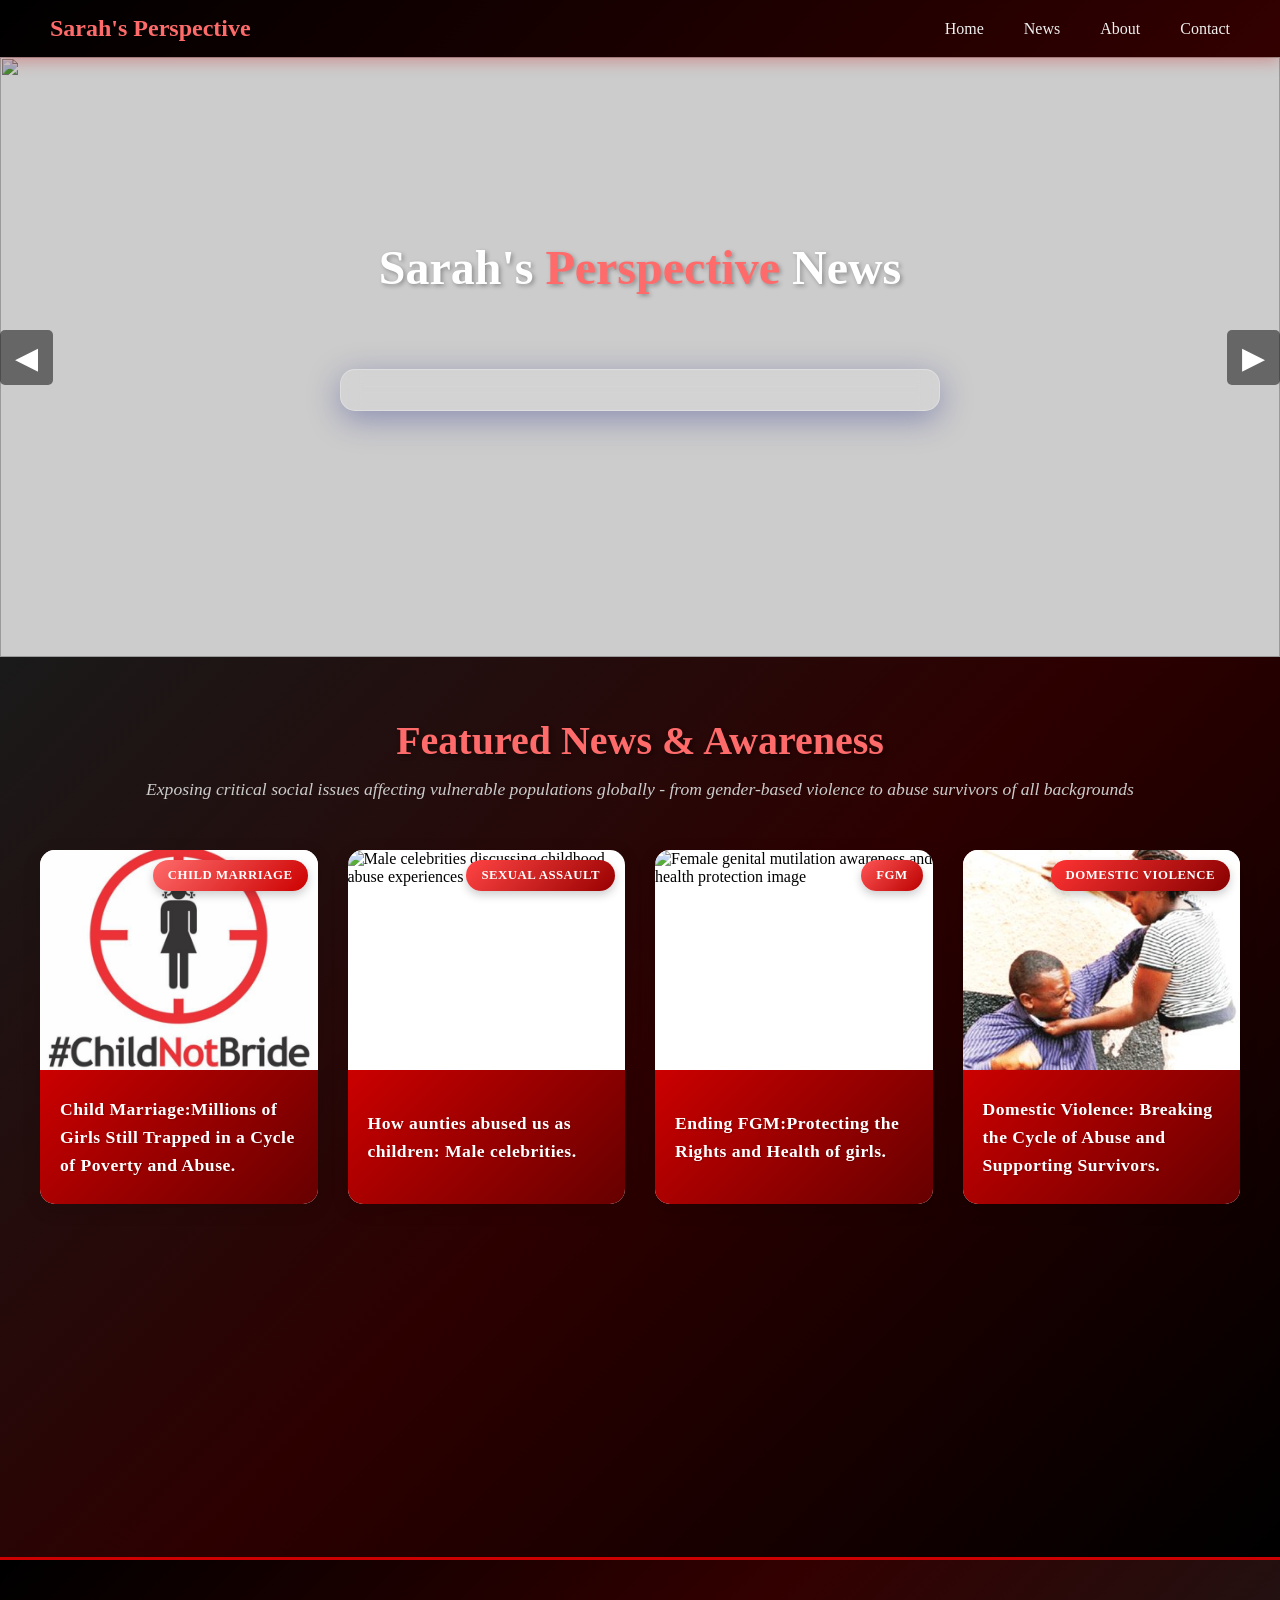
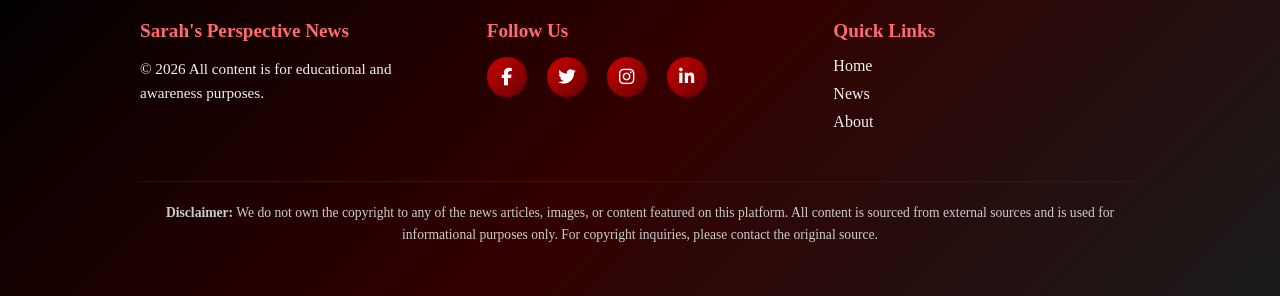
==== index.html @ a3dc16fd "initial commit" ====
<!DOCTYPE html>
<html lang="en">
<head>
    <meta charset="utf-8">
    <meta name="viewport" content="width=device-width, initial-scale=1.0">
    <meta name="description" content="Sarah's Perspective News - Awareness and education on child marriage, domestic violence, FGM, and sexual assault.">
    <meta name="keywords" content="women rights, child marriage, domestic violence, FGM, sexual assault, awareness">
    <title>Sarah Perspective News - Women's Rights Awareness</title>
    <link rel="stylesheet" href="https://cdnjs.cloudflare.com/ajax/libs/font-awesome/6.4.0/css/all.min.css">
    <link rel="stylesheet" href="sarah.css">
    </head>
    <body>
    <!-- Navigation Bar -->
    <nav class="navbar">
        <div class="nav-container">
            <div class="nav-logo">
                <a href="sarahNews.html">Sarah's Perspective</a>
            </div>
            <ul class="nav-menu">
                <li><a href="#home" class="nav-link">Home</a></li>
                <li><a href="#news" class="nav-link">News</a></li>
                <li><a href="#typewriter-text" class="nav-link">About</a></li>
                <li><a href="#contact" class="nav-link">Contact</a></li>
            </ul>
        </div>
    </nav>
    <!-- Hero Section -->
    <header id="home">
     <section class="slider">
    <div class="pagin">
    <div class="left">&#9664</div>
    <div class="right">&#9654</div>
    </div>
     <img  class="slide"  src="https://i.pinimg.com/736x/42/38/c1/4238c1ef5fb7fceffb9b752370544f53.jpg" alt="" height="600px" width="100%">
     <img class="slide" src="https://i.pinimg.com/736x/09/13/1a/09131a5873d36a86619abb25cfa17c5d.jpg" alt="" height="600px" width="100%">
     <img class="slide" src="https://i.pinimg.com/736x/fe/1c/e5/fe1ce5d6e601d7057314b71a85388255.jpg" alt="" height="600px" width="100%">
     <img  class="slide" src="https://i.pinimg.com/1200x/e7/d3/a1/e7d3a18c5e4fa61eb30a5c3f0213d0af.jpg" alt="" height="600px" width="100%">
     <img class="slide" src="https://i.pinimg.com/736x/4b/40/bd/4b40bdff8add2942274813d5bf472eab.jpg" alt="" height="600px" width="100%">
     <img class="slide" src="https://i.pinimg.com/736x/e7/c7/c1/e7c7c1eecba4825695e810009a6829b8.jpg" alt="" height="600px" width="100%">
     <img class="slide" src="https://i.pinimg.com/1200x/15/df/66/15df66459c945fc18234b72001040762.jpg" alt="" height="600px" width="100%">
     <img class="slide" src="https://i.pinimg.com/736x/c6/16/65/c61665066a32d781f9d32e346a4c9e54.jpg" alt="" height="600px" width="100%">
     <img class="slide" src="https://i.pinimg.com/1200x/3b/44/a9/3b44a9034e924dcb84620a65ac7ce496.jpg" alt="" height="600px" width="100%">
     <img class="slide" src="https://i.pinimg.com/736x/d9/5a/a4/d95aa4efb6dd393a9633e4a26fe66f65.jpg" alt="" height="600px" width="100%">
     <img class="slide" src="https://i.pinimg.com/736x/cd/fc/1b/cdfc1b7d411fd25b2530aa6e7759be85.jpg" alt="" height="600px" width="100%">
     <img class="slide" src="https://i.pinimg.com/736x/8b/d5/c5/8bd5c51c60dc9aaac60256c1d578b1c1.jpg" alt="" height="600px" width="100%">
     <img class="slide" src="https://i.pinimg.com/1200x/d2/0c/bc/d20cbc9e230d1cbe8a02ba820cc799cd.jpg" alt="" height="600px" width="100%">
     <img class="slide" src="https://i.pinimg.com/736x/02/a2/ef/02a2ef9d9531622a5013018a109ebb56.jpg" alt="" width="100%" height="600px">
    <img class="slide" src="https://i.pinimg.com/1200x/30/c3/b6/30c3b69fbcfe94e69ab13332c3a28ffd.jpg" alt="" height="600px" width="100%">
    <img class="slide" src="https://i.pinimg.com/736x/90/20/2f/90202f434513b495c86a62a575ce3d78.jpg" alt="" height="600px" width="100%"/>
     </section>
     <div class="hero-overlay"></div>
     <h1 class="hero-title" style="font-family:Cambria, Cochin, Georgia, Times, 'Times New Roman', serif;">Sarah's <span id="perspective-text">Perspective</span> News</h1>
     <div id="typewriter-container" class="hero-description">
        <h4 id="typewriter-text"></h4>
     </div>
    </header>
    <!-- News Section -->
    <main id="news">
        <div class="section-header">
            <h2>Featured News & Awareness</h2>
            <p>Exposing critical social issues affecting vulnerable populations globally - from gender-based violence to abuse survivors of all backgrounds</p>
        </div>
        <div class="news">
            <div class="news-item">
                <span class="category-tag child-marriage">Child Marriage</span>
                <img src="Nbride.jpg" alt="Child marriage awareness image showing young girls needing protection">
                <a href="https://child-marriage.vercel.app/"><p>Child Marriage:Millions of Girls Still Trapped in a Cycle of Poverty and Abuse.</p></a>
            </div>
            <div class="news-item">
                <span class="category-tag sexual-violence">Sexual Assault</span>
                <img src="https://encrypted-tbn0.gstatic.com/images?q=tbn:ANd9GcRZ0OsxAp7-6gF0TsbXDpuLQ0JhEI_Jb489aQ&s" alt="Male celebrities discussing childhood abuse experiences">
                <a href="https://sexual-assault-pearl.vercel.app/">
                    <p>How aunties abused us as children: Male celebrities.</p>
                </a>
            </div>
            <div class="news-item">
                <span class="category-tag fgm">FGM</span>
                <img class="image" src="https://res.cloudinary.com/doqevvxhi/image/upload/f_auto,q_auto/fgmhead2_zkhwzl"qw alt="Female genital mutilation awareness and health protection image">
                <a href="https://fem-omega.vercel.app/">
                    <p>Ending FGM:Protecting the Rights and Health of girls.</p>
                </a>
            </div>
            <div class="news-item">
                <span class="category-tag domestic-violence">Domestic Violence</span>
                <img src="woman.jpg" alt="Domestic violence awareness and victim support resources">
                <a href="https://domestic-violence-delta.vercel.app/">
                    <p>Domestic Violence: Breaking the Cycle of Abuse and Supporting Survivors.</p>
                </a>
            </div>
        </div>
    </main>
    <footer id="contact" class="footer">
        <div class="footer-content">
            <div class="footer-section">
                <h3>Sarah's Perspective News</h3>
                <p>&copy; 2026 All content is for educational and awareness purposes.</p>
            </div>
            <div class="footer-section">
                <h4>Follow Us</h4>
                <div class="social-links">
               <a href="#" target="_blank" title="Facebook"><i class="fab fa-facebook-f"></i> </a> 
                    <a href="#" target="_blank" title="Twitter"><i class="fab fa-twitter"></i></a>
                    <a href="#" target="_blank" title="Instagram"><i class="fab fa-instagram"></i></a>
                    <a href="#" target="_blank" title="LinkedIn"><i class="fab fa-linkedin-in"></i></a>
                </div>
            </div>
            <div class="footer-section">
                <h4>Quick Links</h4>
                <ul>
                    <li><a href="#home">Home</a></li>
                    <li><a href="#news">News</a></li>
                    <li><a href="#typewriter-text">About</a></li>
                </ul>
            </div>
        </div>
        <div class="footer-disclaimer">
            <p><strong>Disclaimer:</strong> We do not own the copyright to any of the news articles, images, or content featured on this platform. All content is sourced from external sources and is used for informational purposes only. For copyright inquiries, please contact the original source.</p>
        </div>
    </footer>
    <script src="sarah.js"></script>
    </body>
</html>
---- sarah.css ----
*{
    margin:0;
    padding:0;
    box-sizing: border-box;
}
html{
    width:100%;
}
body{
    width: 100%;
}
/* Navigation Bar */
.navbar {
    background: linear-gradient(135deg, #000000 0%, #330000 100%);
    padding: 15px 0;
    position: sticky;
    top: 0;
    z-index: 100;
    box-shadow: 0 4px 15px rgba(204, 0, 0, 0.3);
}

.nav-container {
    max-width: 100%;
    margin: 0 30px;
    display: flex;
    justify-content: space-between;
    align-items: center;
    padding: 0 20px;
}

.nav-logo a {
    color: #ff6b6b;
    font-size: 1.5em;
    font-weight: bold;
    text-decoration: none;
    transition: color 0.3s ease;
}

.nav-logo a:hover {
    color: #ffffff;
}

.nav-menu {
    display: flex;
    list-style: none;
    gap: 40px;
}

.nav-link {
    color: #f0f0f0;
    text-decoration: none;
    font-weight: 500;
    transition: all 0.3s ease;
    position: relative;
}

.nav-link:hover {
    color: #ff6b6b;
}

.nav-link::after {
    content: '';
    position: absolute;
    width: 0;
    height: 2px;
    bottom: -5px;
    left: 0;
    background-color: #cc0000;
    transition: width 0.3s ease;
}

.nav-link:hover::after {
    width: 100%;
}

@media (max-width: 768px) {
    .nav-menu {
        gap: 20px;
    }
    
    .nav-link {
        font-size: 0.9em;
    }
}

/* Hero Section */
header {
    position: relative;
    width: 100%;
}
.hero {
    position: relative;
    width: 100%;
}
.hero .slider{
    position: relative;
    width: 100%;
    display: flex;
    align-items: center;
}
.slider .pagin{
    position: absolute;
    top: 0;
    left: 0;
    width: 100%;
    height: 100%;
    display: flex;
    align-items: center;
    justify-content: space-between;
    pointer-events: none;
    z-index: 10;
}
.pagin .left{
    cursor: pointer;
    font-size: 30px;
    padding: 10px 15px;
    background: rgba(0, 0, 0, 0.5);
    color: white;
    border-radius: 5px;
    transition: 0.3s;
    pointer-events: all;
}
.pagin .left:hover{
    background: rgba(0, 0, 0, 0.8);
}
.pagin .right{
    cursor: pointer;
    font-size: 30px;
    padding: 10px 15px;
    background: rgba(0, 0, 0, 0.5);
    color: white;
    border-radius: 5px;
    transition: 0.3s;
    pointer-events: all;
}
.pagin .right:hover{
    background: rgba(0, 0, 0, 0.8);
}
.slider .slide{
    display: none;
}
.slider .slide.active{
    display: block;
}

/* Hero Overlay */
.hero-overlay {
    position: absolute;
    top: 0;
    left: 0;
    width: 100%;
    height: 600px;
    background-color: rgba(0, 0, 0, 0.2);
    z-index: 2;
}

.hero-title {
    position: absolute;
    top: 35%;
    left: 50%;
    transform: translate(-50%, -50%);
    width: 90%;
    text-align: center;
    color: white;
    font-size: 3em;
    z-index: 3;
    animation: fadeIn 2s ease-in-out;
    margin: 0;
    text-shadow: 2px 2px 4px rgba(0, 0, 0, 0.3);
}

.hero-description {
    position: absolute;
    top: 52%;
    left: 50%;
    transform: translateX(-50%);
    width: 85%;
    max-width: 600px;
    z-index: 3;
}

.hero-description h4 {
    background: rgba(255, 255, 255, 0.15);
    backdrop-filter: blur(10px) saturate(180%);
    border: 1px solid rgba(255, 255, 255, 0.25);
    padding: 20px 25px;
    border-radius: 15px;
    box-shadow: 0 8px 32px 0 rgba(31, 38, 135, 0.37);
    color: white;
    font-style: italic;
    font-size: 1em;
    line-height: 1.5;
    margin: 0;
    min-height: auto;
}

/* Keyframe Animations */
@keyframes fadeIn {
    from {
        opacity: 0;
    }
    to {
        opacity: 1;
    }
}

/* H1 and H4 Animations */
h1 {
    animation: fadeIn 2s ease-in-out;
}

/* News Section Styles */
.news-section {
    padding: 30px 10px;
}

.news-slider {
    max-width: 100%;
}

.main-news {
    margin-bottom: 30px;
    position: relative;
}

.news-main-img {
    width: 100%;
    height: auto;
    border-radius: 8px;
    object-fit: cover;
}

/* Enhanced News Section with Flexbox */
main {
    padding: 60px 20px;
    background: linear-gradient(135deg, #1a1a1a 0%, #2d0000 50%, #000000 100%);
    min-height: 100vh;
}

/* Section Header */
.section-header {
    text-align: center;
    margin-bottom: 50px;
    animation: slideDown 0.6s ease-out;
}

.section-header h2 {
    font-size: 2.5em;
    color: #ff6b6b;
    margin-bottom: 15px;
    text-shadow: 2px 2px 4px rgba(0, 0, 0, 0.4);
}

.section-header p {
    font-size: 1.1em;
    color: #cccccc;
    font-style: italic;
}

@keyframes slideDown {
    from {
        opacity: 0;
        transform: translateY(-20px);
    }
    to {
        opacity: 1;
        transform: translateY(0);
    }
}

.news {
    display: flex;
    flex-wrap: wrap;
    gap: 30px;
    justify-content: center;
    align-items: stretch;
    max-width: 1200px;
    margin: 0 auto;
}

.news-item {
    flex: 1;
    min-width: 250px;
    max-width: 300px;
    background: white;
    border-radius: 15px;
    overflow: hidden;
    box-shadow: 0 5px 20px rgba(0, 0, 0, 0.1);
    transition: all 0.4s cubic-bezier(0.25, 0.46, 0.45, 0.94);
    cursor: pointer;
    display: flex;
    flex-direction: column;
}

.news-item:hover {
    transform: translateY(-20px);
    box-shadow: 0 20px 50px rgba(0, 0, 0, 0.2);
}

.news-item {
    position: relative;
}

.news-item img {
    width: 100%;
    height: 220px;
    object-fit: cover;
    transition: transform 0.5s ease;
}

.news-item:hover img {
    transform: scale(1.1);
}

/* Category Tags */
.category-tag {
    position: absolute;
    top: 10px;
    right: 10px;
    padding: 8px 15px;
    border-radius: 25px;
    font-size: 0.8em;
    font-weight: 600;
    color: white;
    z-index: 5;
    text-transform: uppercase;
    letter-spacing: 0.5px;
    box-shadow: 0 4px 10px rgba(0, 0, 0, 0.2);
}

.category-tag.child-marriage {
    background: linear-gradient(135deg, #ff6b6b 0%, #cc0000 100%);
}

.category-tag.sexual-violence {
    background: linear-gradient(135deg, #ff4444 0%, #990000 100%);
}

.category-tag.fgm {
    background: linear-gradient(135deg, #ff5555 0%, #bb0000 100%);
}

.category-tag.domestic-violence {
    background: linear-gradient(135deg, #ff3333 0%, #880000 100%);
}

.news-item a {
    text-decoration: none;
    flex: 1;
    display: flex;
    align-items: center;
    padding: 25px 20px;
    background: linear-gradient(135deg, #cc0000 0%, #660000 100%);
    transition: all 0.3s ease;
}

.news-item:hover a {
    background: linear-gradient(135deg, #ff3333 0%, #990000 100%);
}

.news-item a p {
    margin: 0;
    color: white;
    font-size: 1.1em;
    font-weight: 600;
    line-height: 1.6;
    letter-spacing: 0.5px;
    text-shadow: 1px 1px 2px rgba(0, 0, 0, 0.2);
}

/* Responsive Design - Tablet and Below */
@media (max-width: 1024px) {
    .hero-title {
        font-size: 2.5em;
    }
    
    .section-header h2 {
        font-size: 2em;
    }
    
    .nav-menu {
        gap: 30px;
    }
}

@media (max-width: 768px) {
    .navbar {
        padding: 12px 0;
    }
    
    .nav-container {
        flex-direction: column;
        gap: 15px;
    }
    
    .nav-menu {
        gap: 15px;
        flex-wrap: wrap;
        justify-content: center;
    }
    
    .nav-link {
        font-size: 0.85em;
    }
    .header, .hero{
        width:100%;
    }
    .hero-title {
        font-size: 1.8em;
        top: 30%;
    }
    
    .hero-overlay {
        height: 400px;
    }
    
    .pagin .left,
    .pagin .right {
        font-size: 20px;
        padding: 8px 12px;
    }
    
    .hero-description {
        top: 48%;
        width: 90%;
    }
    
    .hero-description h4 {
        font-size: 0.9em;
        padding: 15px 20px;
    }
    
    main {
        padding: 40px 15px;
    }
    
    .section-header h2 {
        font-size: 1.8em;
    }
    
    .section-header p {
        font-size: 1em;
    }
    
    .news {
        gap: 20px;
        flex-direction: column;
        align-items: center;
    }
    
    .news-item {
        min-width: 100%;
        max-width: 100%;
    }
    
    .news-item a p {
        font-size: 1em;
    }
    
    .footer-content {
        grid-template-columns: 1fr;
        gap: 30px;
    }
}

/* Mobile - Small Phones */
@media (max-width: 480px) {
    .navbar {
        padding: 10px 0;
    }
    
    .nav-container {
        padding: 0 10px;
    }
    
    .nav-logo a {
        font-size: 1.1em;
    }
    
    .nav-menu {
        gap: 10px;
    }
    
    .nav-link {
        font-size: 0.75em;
    }
    
    .hero-title {
        font-size: 1.2em;
        top: 25%;
        width: 95%;
    }
    
    .hero-overlay {
        height: 300px;
    }
    
    .slider .slide {
        height: 300px;
    }
    
    .pagin .left,
    .pagin .right {
        font-size: 16px;
        padding: 6px 8px;
    }
    
    .hero-description {
        top: 42%;
        width: 95%;
    }
    
    .hero-description h4 {
        font-size: 0.75em;
        padding: 12px 15px;
    }
    
    main {
        padding: 30px 10px;
    }
    
    .section-header {
        margin-bottom: 30px;
    }
    
    .section-header h2 {
        font-size: 1.3em;
        margin-bottom: 10px;
    }
    
    .section-header p {
        font-size: 0.9em;
        font-family: 'Trebuchet MS', 'Lucida Sans Unicode', 'Lucida Grande', 'Lucida Sans', Arial, sans-serif;
    }
    
    .news {
        gap: 15px;
        flex-direction: column;
    }
    
    .news-item {
        min-width: 100%;
        max-width: 100%;
    }
    
    .news-item img {
        height: 180px;
    }
    
    .news-item a {
        padding: 15px 12px;
    }
    
    .news-item a p {
        font-size: 0.9em;
    }
    
    .category-tag {
        font-size: 0.7em;
        padding: 6px 12px;
    }
    
    .footer {
        padding: 40px 15px 20px;
    }
    
    .footer-content {
        grid-template-columns: 1fr;
        gap: 20px;
    }
    
    .footer-section h3,
    .footer-section h4 {
        font-size: 1em;
    }
    
    .footer-section p {
        font-size: 0.85em;
    }
    
    .social-links {
        gap: 15px;
    }
    
    .social-links a {
        width: 35px;
        height: 35px;
        font-size: 0.9em;
    }
}

/* Extra Small Devices */
@media (max-width: 390px) {
    html {
            width: 100%;
        }
        
    body{
        width:100%;
        height:auto;
    }
   
    .hero-title {
        top:10%;
        font-size: 1em;
    }
    .hero-description{
        top:15%;
        width:85%;
        height:auto;
      
    }
    
    .section-header h2 {
        font-size:20px;
    }
    .section-header p{
        font-size: 18px;
    }
    .news-item img{
        height:380px;
    }
    .news-item a p {
        font-size: 15px;
    }
}

/* Footer Styling */
.footer {
    background: linear-gradient(135deg, #000000 0%, #330000 50%, #1a1a1a 100%);
    color: white;
    padding: 60px 20px 30px;
    border-top: 3px solid #cc0000;
}

.footer-content {
    max-width: 1000px;
    margin: 0 auto 40px;
    display: grid;
    grid-template-columns: repeat(auto-fit, minmax(250px, 1fr));
    gap: 40px;
}

.footer-section h3,
.footer-section h4 {
    color: #ff6b6b;
    margin-bottom: 15px;
    font-size: 1.2em;
}

.footer-section p {
    color: #f0f0f0;
    font-size: 0.95em;
    line-height: 1.6;
    margin-bottom: 10px;
}

.footer-section ul {
    list-style: none;
}

.footer-section ul li {
    margin-bottom: 10px;
}

.footer-section ul li a {
    color: #f0f0f0;
    text-decoration: none;
    transition: color 0.3s ease;
}

.footer-section ul li a:hover {
    color: #ff6b6b;
}

/* Social Links */
.social-links {
    display: flex;
    gap: 20px;
    margin-top: 15px;
}

.social-links a {
    display: inline-flex;
    align-items: center;
    justify-content: center;
    width: 40px;
    height: 40px;
    background: linear-gradient(135deg, #cc0000 0%, #660000 100%);
    color: white;
    border-radius: 50%;
    text-decoration: none;
    transition: all 0.3s ease;
    font-size: 1.1em;
}

.social-links a:hover {
    background: linear-gradient(135deg, #ff6b6b 0%, #990000 100%);
    transform: translateY(-3px);
    box-shadow: 0 8px 20px rgba(204, 0, 0, 0.4);
}

/* Footer Disclaimer */
.footer-disclaimer {
    max-width: 1000px;
    margin: 0 auto;
    padding: 20px;
    border-top: 1px solid rgba(204, 0, 0, 0.3);
    text-align: center;
}

.footer-disclaimer p {
    font-size: 0.85em;
    color: #cccccc;
    line-height: 1.6;
}
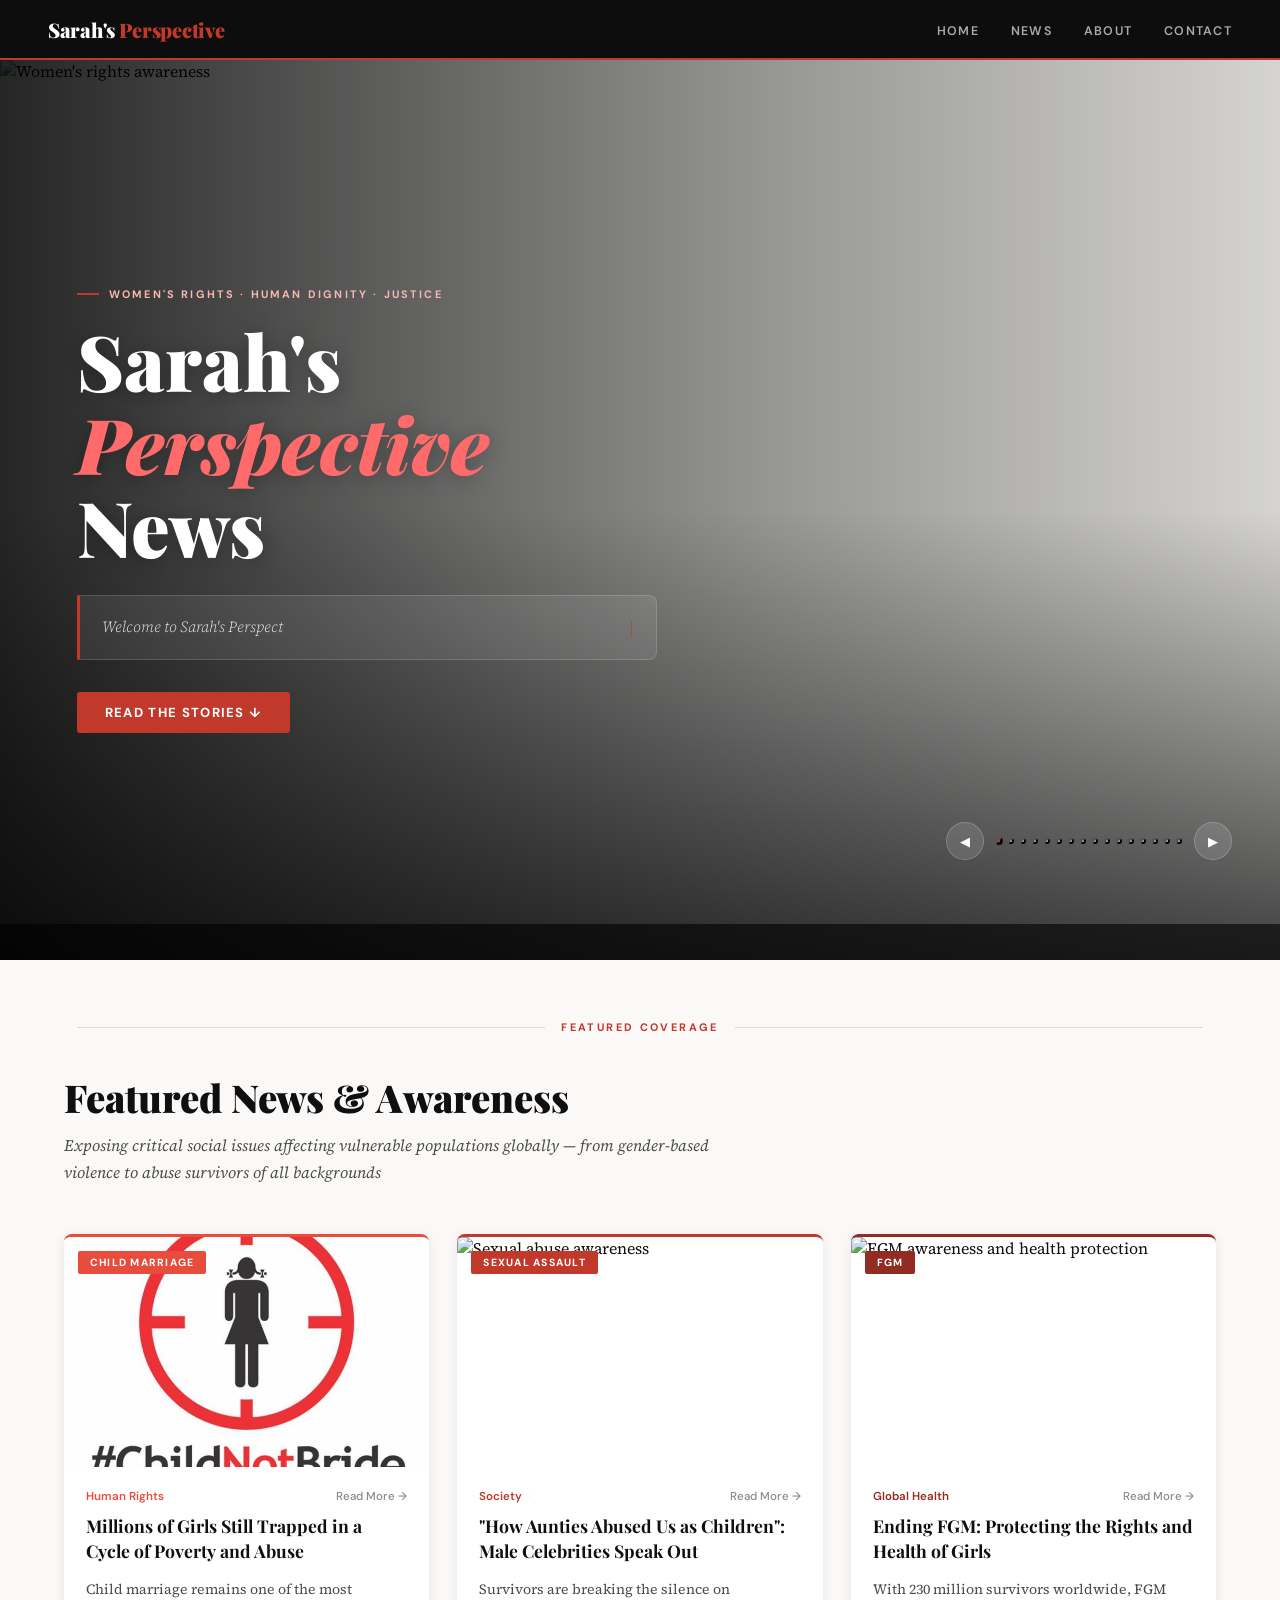
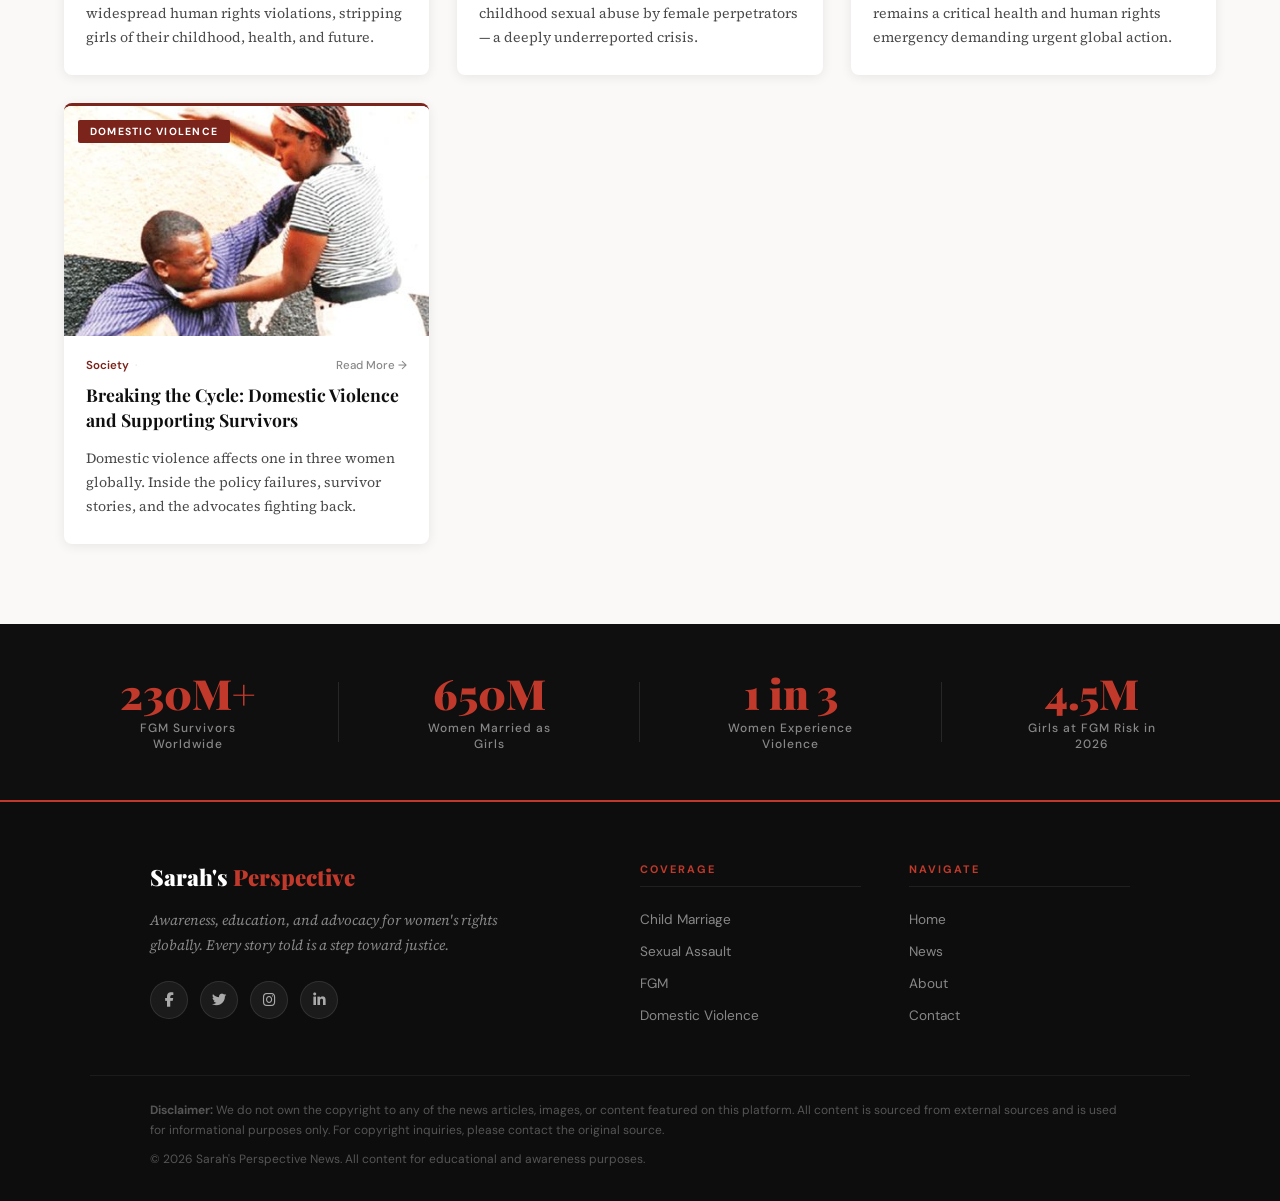
==== commit f24152fc: "new style and Api added" ====
--- a/index.html
+++ b/index.html
@@ -1,122 +1,265 @@
 <!DOCTYPE html>
 <html lang="en">
 <head>
-    <meta charset="utf-8">
-    <meta name="viewport" content="width=device-width, initial-scale=1.0">
-    <meta name="description" content="Sarah's Perspective News - Awareness and education on child marriage, domestic violence, FGM, and sexual assault.">
-    <meta name="keywords" content="women rights, child marriage, domestic violence, FGM, sexual assault, awareness">
-    <title>Sarah Perspective News - Women's Rights Awareness</title>
-    <link rel="stylesheet" href="https://cdnjs.cloudflare.com/ajax/libs/font-awesome/6.4.0/css/all.min.css">
-    <link rel="stylesheet" href="sarah.css">
-    </head>
-    <body>
-    <!-- Navigation Bar -->
-    <nav class="navbar">
-        <div class="nav-container">
-            <div class="nav-logo">
-                <a href="sarahNews.html">Sarah's Perspective</a>
-            </div>
-            <ul class="nav-menu">
-                <li><a href="#home" class="nav-link">Home</a></li>
-                <li><a href="#news" class="nav-link">News</a></li>
-                <li><a href="#typewriter-text" class="nav-link">About</a></li>
-                <li><a href="#contact" class="nav-link">Contact</a></li>
-            </ul>
-        </div>
-    </nav>
-    <!-- Hero Section -->
-    <header id="home">
-     <section class="slider">
-    <div class="pagin">
-    <div class="left">&#9664</div>
-    <div class="right">&#9654</div>
-    </div>
-     <img  class="slide"  src="https://i.pinimg.com/736x/42/38/c1/4238c1ef5fb7fceffb9b752370544f53.jpg" alt="" height="600px" width="100%">
-     <img class="slide" src="https://i.pinimg.com/736x/09/13/1a/09131a5873d36a86619abb25cfa17c5d.jpg" alt="" height="600px" width="100%">
-     <img class="slide" src="https://i.pinimg.com/736x/fe/1c/e5/fe1ce5d6e601d7057314b71a85388255.jpg" alt="" height="600px" width="100%">
-     <img  class="slide" src="https://i.pinimg.com/1200x/e7/d3/a1/e7d3a18c5e4fa61eb30a5c3f0213d0af.jpg" alt="" height="600px" width="100%">
-     <img class="slide" src="https://i.pinimg.com/736x/4b/40/bd/4b40bdff8add2942274813d5bf472eab.jpg" alt="" height="600px" width="100%">
-     <img class="slide" src="https://i.pinimg.com/736x/e7/c7/c1/e7c7c1eecba4825695e810009a6829b8.jpg" alt="" height="600px" width="100%">
-     <img class="slide" src="https://i.pinimg.com/1200x/15/df/66/15df66459c945fc18234b72001040762.jpg" alt="" height="600px" width="100%">
-     <img class="slide" src="https://i.pinimg.com/736x/c6/16/65/c61665066a32d781f9d32e346a4c9e54.jpg" alt="" height="600px" width="100%">
-     <img class="slide" src="https://i.pinimg.com/1200x/3b/44/a9/3b44a9034e924dcb84620a65ac7ce496.jpg" alt="" height="600px" width="100%">
-     <img class="slide" src="https://i.pinimg.com/736x/d9/5a/a4/d95aa4efb6dd393a9633e4a26fe66f65.jpg" alt="" height="600px" width="100%">
-     <img class="slide" src="https://i.pinimg.com/736x/cd/fc/1b/cdfc1b7d411fd25b2530aa6e7759be85.jpg" alt="" height="600px" width="100%">
-     <img class="slide" src="https://i.pinimg.com/736x/8b/d5/c5/8bd5c51c60dc9aaac60256c1d578b1c1.jpg" alt="" height="600px" width="100%">
-     <img class="slide" src="https://i.pinimg.com/1200x/d2/0c/bc/d20cbc9e230d1cbe8a02ba820cc799cd.jpg" alt="" height="600px" width="100%">
-     <img class="slide" src="https://i.pinimg.com/736x/02/a2/ef/02a2ef9d9531622a5013018a109ebb56.jpg" alt="" width="100%" height="600px">
-    <img class="slide" src="https://i.pinimg.com/1200x/30/c3/b6/30c3b69fbcfe94e69ab13332c3a28ffd.jpg" alt="" height="600px" width="100%">
-    <img class="slide" src="https://i.pinimg.com/736x/90/20/2f/90202f434513b495c86a62a575ce3d78.jpg" alt="" height="600px" width="100%"/>
-     </section>
-     <div class="hero-overlay"></div>
-     <h1 class="hero-title" style="font-family:Cambria, Cochin, Georgia, Times, 'Times New Roman', serif;">Sarah's <span id="perspective-text">Perspective</span> News</h1>
-     <div id="typewriter-container" class="hero-description">
-        <h4 id="typewriter-text"></h4>
-     </div>
-    </header>
-    <!-- News Section -->
-    <main id="news">
-        <div class="section-header">
-            <h2>Featured News & Awareness</h2>
-            <p>Exposing critical social issues affecting vulnerable populations globally - from gender-based violence to abuse survivors of all backgrounds</p>
-        </div>
-        <div class="news">
-            <div class="news-item">
-                <span class="category-tag child-marriage">Child Marriage</span>
-                <img src="Nbride.jpg" alt="Child marriage awareness image showing young girls needing protection">
-                <a href="https://child-marriage.vercel.app/"><p>Child Marriage:Millions of Girls Still Trapped in a Cycle of Poverty and Abuse.</p></a>
-            </div>
-            <div class="news-item">
-                <span class="category-tag sexual-violence">Sexual Assault</span>
-                <img src="https://encrypted-tbn0.gstatic.com/images?q=tbn:ANd9GcRZ0OsxAp7-6gF0TsbXDpuLQ0JhEI_Jb489aQ&s" alt="Male celebrities discussing childhood abuse experiences">
-                <a href="https://sexual-assault-pearl.vercel.app/">
-                    <p>How aunties abused us as children: Male celebrities.</p>
-                </a>
-            </div>
-            <div class="news-item">
-                <span class="category-tag fgm">FGM</span>
-                <img class="image" src="https://res.cloudinary.com/doqevvxhi/image/upload/f_auto,q_auto/fgmhead2_zkhwzl"qw alt="Female genital mutilation awareness and health protection image">
-                <a href="https://fem-omega.vercel.app/">
-                    <p>Ending FGM:Protecting the Rights and Health of girls.</p>
-                </a>
-            </div>
-            <div class="news-item">
-                <span class="category-tag domestic-violence">Domestic Violence</span>
-                <img src="woman.jpg" alt="Domestic violence awareness and victim support resources">
-                <a href="https://domestic-violence-delta.vercel.app/">
-                    <p>Domestic Violence: Breaking the Cycle of Abuse and Supporting Survivors.</p>
-                </a>
-            </div>
-        </div>
-    </main>
-    <footer id="contact" class="footer">
-        <div class="footer-content">
-            <div class="footer-section">
-                <h3>Sarah's Perspective News</h3>
-                <p>&copy; 2026 All content is for educational and awareness purposes.</p>
-            </div>
-            <div class="footer-section">
-                <h4>Follow Us</h4>
-                <div class="social-links">
-               <a href="#" target="_blank" title="Facebook"><i class="fab fa-facebook-f"></i> </a> 
-                    <a href="#" target="_blank" title="Twitter"><i class="fab fa-twitter"></i></a>
-                    <a href="#" target="_blank" title="Instagram"><i class="fab fa-instagram"></i></a>
-                    <a href="#" target="_blank" title="LinkedIn"><i class="fab fa-linkedin-in"></i></a>
-                </div>
-            </div>
-            <div class="footer-section">
-                <h4>Quick Links</h4>
-                <ul>
-                    <li><a href="#home">Home</a></li>
-                    <li><a href="#news">News</a></li>
-                    <li><a href="#typewriter-text">About</a></li>
-                </ul>
-            </div>
-        </div>
-        <div class="footer-disclaimer">
-            <p><strong>Disclaimer:</strong> We do not own the copyright to any of the news articles, images, or content featured on this platform. All content is sourced from external sources and is used for informational purposes only. For copyright inquiries, please contact the original source.</p>
-        </div>
-    </footer>
-    <script src="sarah.js"></script>
-    </body>
-</html>+  <meta charset="UTF-8">
+  <meta name="viewport" content="width=device-width, initial-scale=1.0">
+  <meta name="description" content="Sarah's Perspective News — Awareness and education on child marriage, domestic violence, FGM, and sexual assault.">
+  <meta name="keywords" content="women rights, child marriage, domestic violence, FGM, sexual assault, awareness">
+  <title>Sarah's Perspective News — Women's Rights Awareness</title>
+  <link rel="stylesheet" href="https://cdnjs.cloudflare.com/ajax/libs/font-awesome/6.4.0/css/all.min.css">
+  <link rel="preconnect" href="https://fonts.googleapis.com">
+  <link href="https://fonts.googleapis.com/css2?family=Playfair+Display:ital,wght@0,400;0,700;0,900;1,400&family=Source+Serif+4:ital,opsz,wght@0,8..60,300;0,8..60,400;1,8..60,300&family=DM+Sans:wght@300;400;500;600;700&display=swap" rel="stylesheet">
+  <link rel="stylesheet" href="perspective.css">
+</head>
+<body>
+
+  <!-- ─── TOPBAR ─── -->
+  <nav class="topbar">
+    <div class="topbar-inner">
+      <a href="#home" class="topbar-logo">Sarah's <span>Perspective</span></a>
+      <ul class="topbar-nav">
+        <li><a href="#home" class="nav-link">Home</a></li>
+        <li><a href="#news" class="nav-link">News</a></li>
+        <li><a href="#about" class="nav-link">About</a></li>
+        <li><a href="#contact" class="nav-link">Contact</a></li>
+      </ul>
+      <button class="menu-toggle" aria-label="Toggle menu">
+        <span></span><span></span><span></span>
+      </button>
+    </div>
+  </nav>
+
+  <!-- ─── HERO / SLIDER ─── -->
+  <header id="home" class="hero-section">
+
+    <!-- Slider images -->
+    <div class="slider" aria-label="Hero image slideshow">
+      <img class="slide active" src="https://i.pinimg.com/736x/42/38/c1/4238c1ef5fb7fceffb9b752370544f53.jpg" alt="Women's rights awareness">
+      <img class="slide" src="https://i.pinimg.com/736x/09/13/1a/09131a5873d36a86619abb25cfa17c5d.jpg" alt="Child marriage awareness">
+      <img class="slide" src="https://i.pinimg.com/736x/fe/1c/e5/fe1ce5d6e601d7057314b71a85388255.jpg" alt="Gender-based violence">
+      <img class="slide" src="https://i.pinimg.com/1200x/e7/d3/a1/e7d3a18c5e4fa61eb30a5c3f0213d0af.jpg" alt="Women empowerment">
+      <img class="slide" src="https://i.pinimg.com/736x/4b/40/bd/4b40bdff8add2942274813d5bf472eab.jpg" alt="Women rights protest">
+      <img class="slide" src="https://i.pinimg.com/736x/e7/c7/c1/e7c7c1eecba4825695e810009a6829b8.jpg" alt="Sexual violence awareness">
+      <img class="slide" src="https://i.pinimg.com/1200x/15/df/66/15df66459c945fc18234b72001040762.jpg" alt="Human rights">
+      <img class="slide" src="https://i.pinimg.com/736x/c6/16/65/c61665066a32d781f9d32e346a4c9e54.jpg" alt="Women's stories">
+      <img class="slide" src="https://i.pinimg.com/1200x/3b/44/a9/3b44a9034e924dcb84620a65ac7ce496.jpg" alt="Advocacy">
+      <img class="slide" src="https://i.pinimg.com/736x/d9/5a/a4/d95aa4efb6dd393a9633e4a26fe66f65.jpg" alt="Survivors">
+      <img class="slide" src="https://i.pinimg.com/736x/cd/fc/1b/cdfc1b7d411fd25b2530aa6e7759be85.jpg" alt="Justice">
+      <img class="slide" src="https://i.pinimg.com/736x/8b/d5/c5/8bd5c51c60dc9aaac60256c1d578b1c1.jpg" alt="Awareness campaign">
+      <img class="slide" src="https://i.pinimg.com/1200x/d2/0c/bc/d20cbc9e230d1cbe8a02ba820cc799cd.jpg" alt="Education">
+      <img class="slide" src="https://i.pinimg.com/736x/02/a2/ef/02a2ef9d9531622a5013018a109ebb56.jpg" alt="Change">
+      <img class="slide" src="https://i.pinimg.com/1200x/30/c3/b6/30c3b69fbcfe94e69ab13332c3a28ffd.jpg" alt="Hope">
+      <img class="slide" src="https://i.pinimg.com/736x/90/20/2f/90202f434513b495c86a62a575ce3d78.jpg" alt="Strength">
+    </div>
+
+    <!-- Dark gradient overlay -->
+    <div class="hero-overlay"></div>
+
+    <!-- Slider controls -->
+    <div class="slider-controls">
+      <button class="slider-btn left" aria-label="Previous slide">&#9664;</button>
+      <div class="slide-dots" id="slideDots"></div>
+      <button class="slider-btn right" aria-label="Next slide">&#9654;</button>
+    </div>
+
+    <!-- Hero content -->
+    <div class="hero-content">
+      <div class="hero-kicker">Women's Rights · Human Dignity · Justice</div>
+      <h1 class="hero-title">
+        Sarah's <span id="perspective-text">Perspective</span><br>News
+      </h1>
+      <div class="hero-deck" id="about">
+        <p id="typewriter-text"></p>
+        <span class="cursor" aria-hidden="true">|</span>
+      </div>
+      <a href="#news" class="hero-cta">Read the Stories ↓</a>
+    </div>
+
+    <!-- Live date/time strip -->
+    <div class="hero-dateline">
+      <span id="live-date"></span>
+      <span class="dot-sep">·</span>
+      <span>Global Women's Rights Coverage</span>
+    </div>
+
+  </header>
+
+  <!-- ─── SECTION DIVIDER ─── -->
+  <div class="section-rule">
+    <span>Featured Coverage</span>
+  </div>
+
+  <!-- ─── NEWS GRID ─── -->
+  <main id="news">
+    <div class="news-header">
+      <h2>Featured News &amp; Awareness</h2>
+      <p>Exposing critical social issues affecting vulnerable populations globally — from gender-based violence to abuse survivors of all backgrounds</p>
+    </div>
+
+    <div class="news-grid">
+
+      <!-- Card 1: Child Marriage -->
+      <a href="https://child-marriage.vercel.app/" class="news-card" style="--card-accent:#e74c3c;">
+        <div class="card-image-wrap">
+          <img src="Nbride.jpg" alt="Child marriage awareness — young girls needing protection" loading="lazy">
+          <span class="card-tag">Child Marriage</span>
+        </div>
+        <div class="card-body">
+          <div class="card-meta">
+            <span class="card-section">Human Rights</span>
+            <span class="card-dot">·</span>
+            <span class="card-read">Read More →</span>
+          </div>
+          <h3 class="card-headline">
+            Millions of Girls Still Trapped in a Cycle of Poverty and Abuse
+          </h3>
+          <p class="card-excerpt">
+            Child marriage remains one of the most widespread human rights violations, stripping girls of their childhood, health, and future.
+          </p>
+        </div>
+      </a>
+
+      <!-- Card 2: Sexual Assault -->
+      <a href="https://sexual-assault-pearl.vercel.app/" class="news-card" style="--card-accent:#c0392b;">
+        <div class="card-image-wrap">
+          <img src="https://encrypted-tbn0.gstatic.com/images?q=tbn:ANd9GcRZ0OsxAp7-6gF0TsbXDpuLQ0JhEI_Jb489aQ&s" alt="Sexual abuse awareness" loading="lazy">
+          <span class="card-tag">Sexual Assault</span>
+        </div>
+        <div class="card-body">
+          <div class="card-meta">
+            <span class="card-section">Society</span>
+            <span class="card-dot">·</span>
+            <span class="card-read">Read More →</span>
+          </div>
+          <h3 class="card-headline">
+            "How Aunties Abused Us as Children": Male Celebrities Speak Out
+          </h3>
+          <p class="card-excerpt">
+            Survivors are breaking the silence on childhood sexual abuse by female perpetrators — a deeply underreported crisis.
+          </p>
+        </div>
+      </a>
+
+      <!-- Card 3: FGM -->
+      <a href="" class="news-card" style="--card-accent:#922b21;">
+        <div class="card-image-wrap">
+          <img src="https://res.cloudinary.com/doqevvxhi/image/upload/f_auto,q_auto/fgmhead2_zkhwzl" alt="FGM awareness and health protection" loading="lazy">
+          <span class="card-tag">FGM</span>
+        </div>
+        <div class="card-body">
+          <div class="card-meta">
+            <span class="card-section">Global Health</span>
+            <span class="card-dot">·</span>
+            <span class="card-read">Read More →</span>
+          </div>
+          <h3 class="card-headline">
+            Ending FGM: Protecting the Rights and Health of Girls
+          </h3>
+          <p class="card-excerpt">
+            With 230 million survivors worldwide, FGM remains a critical health and human rights emergency demanding urgent global action.
+          </p>
+        </div>
+      </a>
+
+      <!-- Card 4: Domestic Violence -->
+      <a href="https://domestic-violence-delta.vercel.app/" class="news-card" style="--card-accent:#7b241c;">
+        <div class="card-image-wrap">
+          <img src="woman.jpg" alt="Domestic violence awareness and survivor support" loading="lazy">
+          <span class="card-tag">Domestic Violence</span>
+        </div>
+        <div class="card-body">
+          <div class="card-meta">
+            <span class="card-section">Society</span>
+            <span class="card-dot">·</span>
+            <span class="card-read">Read More →</span>
+          </div>
+          <h3 class="card-headline">
+            Breaking the Cycle: Domestic Violence and Supporting Survivors
+          </h3>
+          <p class="card-excerpt">
+            Domestic violence affects one in three women globally. Inside the policy failures, survivor stories, and the advocates fighting back.
+          </p>
+        </div>
+      </a>
+
+    </div><!-- /news-grid -->
+  </main>
+
+  <!-- ─── MISSION STRIP ─── -->
+  <section class="mission-strip">
+    <div class="mission-inner">
+      <div class="mission-stat">
+        <span class="stat-num">230M+</span>
+        <span class="stat-label">FGM Survivors Worldwide</span>
+      </div>
+      <div class="mission-divider"></div>
+      <div class="mission-stat">
+        <span class="stat-num">650M</span>
+        <span class="stat-label">Women Married as Girls</span>
+      </div>
+      <div class="mission-divider"></div>
+      <div class="mission-stat">
+        <span class="stat-num">1 in 3</span>
+        <span class="stat-label">Women Experience Violence</span>
+      </div>
+      <div class="mission-divider"></div>
+      <div class="mission-stat">
+        <span class="stat-num">4.5M</span>
+        <span class="stat-label">Girls at FGM Risk in 2026</span>
+      </div>
+    </div>
+  </section>
+
+  <!-- ─── FOOTER ─── -->
+  <footer id="contact" class="footer">
+    <div class="footer-inner">
+
+      <div class="footer-brand">
+        <div class="footer-logo">Sarah's <span>Perspective</span></div>
+        <p class="footer-tagline">
+          Awareness, education, and advocacy for women's rights globally.
+          Every story told is a step toward justice.
+        </p>
+        <div class="social-links">
+          <a href="#" aria-label="Facebook"><i class="fab fa-facebook-f"></i></a>
+          <a href="#" aria-label="Twitter / X"><i class="fab fa-twitter"></i></a>
+          <a href="#" aria-label="Instagram"><i class="fab fa-instagram"></i></a>
+          <a href="#" aria-label="LinkedIn"><i class="fab fa-linkedin-in"></i></a>
+        </div>
+      </div>
+
+      <div class="footer-links">
+        <h4>Coverage</h4>
+        <ul>
+          <li><a href="https://child-marriage.vercel.app/">Child Marriage</a></li>
+          <li><a href="https://sexual-assault-pearl.vercel.app/">Sexual Assault</a></li>
+          <li><a href="https://fem-omega.vercel.app/">FGM</a></li>
+          <li><a href="https://domestic-violence-delta.vercel.app/">Domestic Violence</a></li>
+        </ul>
+      </div>
+
+      <div class="footer-links">
+        <h4>Navigate</h4>
+        <ul>
+          <li><a href="#home">Home</a></li>
+          <li><a href="#news">News</a></li>
+          <li><a href="#about">About</a></li>
+          <li><a href="#contact">Contact</a></li>
+        </ul>
+      </div>
+
+    </div>
+
+    <div class="footer-disclaimer">
+      <p>
+        <strong>Disclaimer:</strong> We do not own the copyright to any of the news articles, images, or content
+        featured on this platform. All content is sourced from external sources and is used for informational purposes only.
+        For copyright inquiries, please contact the original source.
+      </p>
+      <p class="footer-copy">&copy; 2026 Sarah's Perspective News. All content for educational and awareness purposes.</p>
+    </div>
+  </footer>
+
+  <script src="perspective.js"></script>
+</body>
+</html>
--- a/perspective.css
+++ b/perspective.css
@@ -0,0 +1,686 @@
+/* ============================================
+   SARAH'S PERSPECTIVE NEWS — Homepage CSS
+   Editorial Dark Newsroom Theme
+   ============================================ */
+
+@import url('https://fonts.googleapis.com/css2?family=Playfair+Display:ital,wght@0,400;0,700;0,900;1,400&family=Source+Serif+4:ital,opsz,wght@0,8..60,300;0,8..60,400;1,8..60,300&family=DM+Sans:wght@300;400;500;600;700&display=swap');
+
+:root {
+  --ink:        #0f0f0f;
+  --paper:      #faf9f7;
+  --accent:     #c0392b;
+  --accent-dk:  #922b21;
+  --accent-lt:  #f5b7b1;
+  --mid:        #4a4a4a;
+  --light:      #8a8a8a;
+  --rule:       #e0ddd8;
+  --nav-bg:     #0d0d0d;
+  --card-bg:    #ffffff;
+}
+
+*, *::before, *::after { margin: 0; padding: 0; box-sizing: border-box; }
+html { scroll-behavior: smooth; width: 100%; }
+body { font-family: 'Source Serif 4', Georgia, serif; background: var(--paper); color: var(--ink); -webkit-font-smoothing: antialiased; width: 100%; }
+
+/* ─── TOPBAR ─── */
+.topbar {
+  position: sticky;
+  top: 0;
+  z-index: 200;
+  background: var(--nav-bg);
+  border-bottom: 2px solid var(--accent);
+}
+
+.topbar-inner {
+  max-width: 1280px;
+  margin: 0 auto;
+  padding: 0 clamp(16px, 4vw, 48px);
+  height: 58px;
+  display: flex;
+  align-items: center;
+  justify-content: space-between;
+  gap: 24px;
+}
+
+.topbar-logo {
+  font-family: 'Playfair Display', serif;
+  font-size: 1.25rem;
+  font-weight: 900;
+  color: #fff;
+  text-decoration: none;
+  letter-spacing: -0.3px;
+  white-space: nowrap;
+  flex-shrink: 0;
+}
+
+.topbar-logo span { color: var(--accent); }
+
+.topbar-nav {
+  display: flex;
+  list-style: none;
+  gap: 32px;
+  align-items: center;
+}
+
+.nav-link {
+  font-family: 'DM Sans', sans-serif;
+  font-size: 0.78rem;
+  font-weight: 600;
+  letter-spacing: 0.1em;
+  text-transform: uppercase;
+  color: #aaa;
+  text-decoration: none;
+  transition: color 0.2s;
+  position: relative;
+  padding-bottom: 2px;
+}
+
+.nav-link::after {
+  content: '';
+  position: absolute;
+  bottom: -2px;
+  left: 0;
+  width: 0;
+  height: 2px;
+  background: var(--accent);
+  transition: width 0.25s ease;
+}
+
+.nav-link:hover { color: #fff; }
+.nav-link:hover::after { width: 100%; }
+
+.menu-toggle {
+  display: none;
+  flex-direction: column;
+  gap: 5px;
+  background: none;
+  border: none;
+  cursor: pointer;
+  padding: 4px;
+}
+
+.menu-toggle span {
+  display: block;
+  width: 24px;
+  height: 2px;
+  background: #fff;
+  border-radius: 2px;
+  transition: 0.3s;
+}
+
+/* ─── HERO / SLIDER ─── */
+.hero-section {
+  position: relative;
+  width: 100%;
+  height: 100vh;
+  min-height: 560px;
+  max-height: 900px;
+  overflow: hidden;
+  display: flex;
+  align-items: center;
+  justify-content: flex-start;
+}
+
+/* Slides */
+.slider {
+  position: absolute;
+  inset: 0;
+}
+
+.slide {
+  position: absolute;
+  inset: 0;
+  width: 100%;
+  height: 100%;
+  object-fit: cover;
+  object-position: center;
+  opacity: 0;
+  transition: opacity 1s ease;
+}
+
+.slide.active { opacity: 1; }
+
+/* Overlay — dark gradient, heavier at bottom and left */
+.hero-overlay {
+  position: absolute;
+  inset: 0;
+  background:
+    linear-gradient(to right, rgba(0,0,0,0.85) 0%, rgba(0,0,0,0.4) 60%, rgba(0,0,0,0.15) 100%),
+    linear-gradient(to top, rgba(0,0,0,0.7) 0%, rgba(0,0,0,0) 50%);
+  z-index: 2;
+}
+
+/* Slider controls */
+.slider-controls {
+  position: absolute;
+  bottom: 100px;
+  right: clamp(16px, 4vw, 48px);
+  z-index: 10;
+  display: flex;
+  align-items: center;
+  gap: 12px;
+}
+
+.slider-btn {
+  background: rgba(255,255,255,0.12);
+  border: 1px solid rgba(255,255,255,0.2);
+  color: #fff;
+  width: 38px;
+  height: 38px;
+  border-radius: 50%;
+  font-size: 0.8rem;
+  cursor: pointer;
+  display: flex;
+  align-items: center;
+  justify-content: center;
+  transition: background 0.2s, transform 0.2s;
+  backdrop-filter: blur(6px);
+}
+
+.slider-btn:hover {
+  background: var(--accent);
+  transform: scale(1.1);
+}
+
+.slide-dots {
+  display: flex;
+  gap: 6px;
+}
+
+.dot {
+  width: 6px;
+  height: 6px;
+  border-radius: 50%;
+  background: rgba(255,255,255,0.35);
+  cursor: pointer;
+  transition: background 0.2s, transform 0.2s;
+}
+
+.dot.active {
+  background: var(--accent);
+  transform: scale(1.3);
+}
+
+/* Hero content */
+.hero-content {
+  position: relative;
+  z-index: 5;
+  padding: 0 clamp(24px, 6vw, 100px);
+  max-width: 760px;
+  animation: heroIn 1s ease 0.2s both;
+}
+
+@keyframes heroIn {
+  from { opacity: 0; transform: translateY(30px); }
+  to   { opacity: 1; transform: translateY(0); }
+}
+
+.hero-kicker {
+  font-family: 'DM Sans', sans-serif;
+  font-size: 0.68rem;
+  font-weight: 700;
+  letter-spacing: 0.2em;
+  text-transform: uppercase;
+  color: var(--accent-lt);
+  margin-bottom: 18px;
+  display: flex;
+  align-items: center;
+  gap: 10px;
+}
+
+.hero-kicker::before {
+  content: '';
+  display: block;
+  width: 22px;
+  height: 2px;
+  background: var(--accent);
+}
+
+.hero-title {
+  font-family: 'Playfair Display', serif;
+  font-size: clamp(2.4rem, 6vw, 5rem);
+  font-weight: 900;
+  line-height: 1.08;
+  color: #fff;
+  margin-bottom: 28px;
+  text-shadow: 0 2px 20px rgba(0,0,0,0.3);
+}
+
+#perspective-text {
+  color: var(--accent);
+  transition: color 0.6s ease;
+  font-style: italic;
+}
+
+.hero-deck {
+  background: rgba(255,255,255,0.08);
+  backdrop-filter: blur(12px);
+  border: 1px solid rgba(255,255,255,0.15);
+  border-left: 3px solid var(--accent);
+  border-radius: 0 8px 8px 0;
+  padding: 18px 22px;
+  max-width: 580px;
+  margin-bottom: 32px;
+  display: flex;
+  align-items: flex-start;
+  gap: 2px;
+}
+
+.hero-deck p {
+  font-family: 'Source Serif 4', serif;
+  font-size: clamp(0.85rem, 1.2vw, 1rem);
+  font-weight: 300;
+  font-style: italic;
+  color: rgba(255,255,255,0.88);
+  line-height: 1.75;
+  flex: 1;
+}
+
+.cursor {
+  color: var(--accent);
+  font-weight: 300;
+  animation: blink 1s step-end infinite;
+  margin-top: 2px;
+}
+
+@keyframes blink {
+  0%, 100% { opacity: 1; }
+  50%       { opacity: 0; }
+}
+
+.hero-cta {
+  display: inline-block;
+  font-family: 'DM Sans', sans-serif;
+  font-size: 0.82rem;
+  font-weight: 700;
+  letter-spacing: 0.1em;
+  text-transform: uppercase;
+  color: #fff;
+  background: var(--accent);
+  text-decoration: none;
+  padding: 12px 28px;
+  border-radius: 3px;
+  transition: background 0.2s, transform 0.2s;
+}
+
+.hero-cta:hover {
+  background: var(--accent-dk);
+  transform: translateY(-2px);
+}
+
+/* Dateline strip */
+.hero-dateline {
+  position: absolute;
+  bottom: 0;
+  left: 0;
+  right: 0;
+  z-index: 5;
+  background: rgba(0,0,0,0.6);
+  backdrop-filter: blur(8px);
+  border-top: 1px solid rgba(255,255,255,0.08);
+  padding: 10px clamp(24px, 6vw, 100px);
+  font-family: 'DM Sans', sans-serif;
+  font-size: 0.72rem;
+  font-weight: 500;
+  letter-spacing: 0.08em;
+  color: #999;
+  display: flex;
+  align-items: center;
+  gap: 10px;
+}
+
+.dot-sep { color: var(--accent); }
+
+/* ─── SECTION RULE ─── */
+.section-rule {
+  display: flex;
+  align-items: center;
+  gap: 16px;
+  padding: 0 clamp(24px, 6vw, 80px);
+  margin: 60px 0 0;
+}
+
+.section-rule span {
+  font-family: 'DM Sans', sans-serif;
+  font-size: 0.68rem;
+  font-weight: 700;
+  letter-spacing: 0.22em;
+  text-transform: uppercase;
+  color: var(--accent);
+  white-space: nowrap;
+}
+
+.section-rule::before,
+.section-rule::after {
+  content: '';
+  flex: 1;
+  height: 1px;
+  background: var(--rule);
+}
+
+/* ─── NEWS GRID ─── */
+main {
+  max-width: 1280px;
+  margin: 0 auto;
+  padding: 40px clamp(16px, 5vw, 80px) 80px;
+}
+
+.news-header {
+  margin-bottom: 48px;
+}
+
+.news-header h2 {
+  font-family: 'Playfair Display', serif;
+  font-size: clamp(1.6rem, 3vw, 2.6rem);
+  font-weight: 900;
+  color: var(--ink);
+  line-height: 1.2;
+  margin-bottom: 12px;
+}
+
+.news-header p {
+  font-family: 'Source Serif 4', serif;
+  font-size: 1rem;
+  font-style: italic;
+  color: var(--mid);
+  max-width: 680px;
+  line-height: 1.7;
+}
+
+.news-grid {
+  display: grid;
+  grid-template-columns: repeat(auto-fill, minmax(280px, 1fr));
+  gap: 28px;
+}
+
+/* ─── NEWS CARD ─── */
+.news-card {
+  display: flex;
+  flex-direction: column;
+  background: var(--card-bg);
+  border-radius: 8px;
+  overflow: hidden;
+  text-decoration: none;
+  color: inherit;
+  box-shadow: 0 2px 12px rgba(0,0,0,0.08);
+  transition: transform 0.35s ease, box-shadow 0.35s ease;
+  border-top: 3px solid var(--card-accent, var(--accent));
+}
+
+.news-card:hover {
+  transform: translateY(-10px);
+  box-shadow: 0 16px 40px rgba(0,0,0,0.16);
+}
+
+.card-image-wrap {
+  position: relative;
+  overflow: hidden;
+}
+
+.card-image-wrap img {
+  width: 100%;
+  height: 230px;
+  object-fit: cover;
+  display: block;
+  transition: transform 0.5s ease;
+}
+
+.news-card:hover .card-image-wrap img {
+  transform: scale(1.06);
+}
+
+.card-tag {
+  position: absolute;
+  top: 14px;
+  left: 14px;
+  font-family: 'DM Sans', sans-serif;
+  font-size: 0.65rem;
+  font-weight: 700;
+  letter-spacing: 0.12em;
+  text-transform: uppercase;
+  color: #fff;
+  background: var(--card-accent, var(--accent));
+  padding: 5px 12px;
+  border-radius: 2px;
+}
+
+.card-body {
+  padding: 22px 22px 26px;
+  flex: 1;
+  display: flex;
+  flex-direction: column;
+  gap: 10px;
+}
+
+.card-meta {
+  display: flex;
+  align-items: center;
+  gap: 6px;
+  font-family: 'DM Sans', sans-serif;
+  font-size: 0.72rem;
+  color: var(--light);
+}
+
+.card-section { font-weight: 600; color: var(--card-accent, var(--accent)); }
+.card-dot { color: var(--rule); }
+
+.card-read {
+  margin-left: auto;
+  font-weight: 500;
+  color: var(--light);
+  transition: color 0.2s;
+}
+
+.news-card:hover .card-read { color: var(--card-accent, var(--accent)); }
+
+.card-headline {
+  font-family: 'Playfair Display', serif;
+  font-size: 1.1rem;
+  font-weight: 700;
+  line-height: 1.4;
+  color: var(--ink);
+}
+
+.card-excerpt {
+  font-family: 'Source Serif 4', serif;
+  font-size: 0.88rem;
+  color: var(--mid);
+  line-height: 1.7;
+  margin-top: 4px;
+}
+
+/* ─── MISSION STRIP ─── */
+.mission-strip {
+  background: var(--ink);
+  color: #fff;
+  padding: 48px clamp(16px, 5vw, 80px);
+  margin-top: 0;
+}
+
+.mission-inner {
+  max-width: 1100px;
+  margin: 0 auto;
+  display: flex;
+  align-items: center;
+  justify-content: space-around;
+  gap: 24px;
+  flex-wrap: wrap;
+}
+
+.mission-stat {
+  display: flex;
+  flex-direction: column;
+  align-items: center;
+  text-align: center;
+  gap: 6px;
+}
+
+.stat-num {
+  font-family: 'Playfair Display', serif;
+  font-size: 2.6rem;
+  font-weight: 900;
+  color: var(--accent);
+  line-height: 1;
+}
+
+.stat-label {
+  font-family: 'DM Sans', sans-serif;
+  font-size: 0.75rem;
+  font-weight: 500;
+  letter-spacing: 0.08em;
+  color: #888;
+  max-width: 140px;
+}
+
+.mission-divider {
+  width: 1px;
+  height: 60px;
+  background: rgba(255,255,255,0.1);
+}
+
+/* ─── FOOTER ─── */
+.footer {
+  background: #0d0d0d;
+  color: #fff;
+  border-top: 2px solid var(--accent);
+}
+
+.footer-inner {
+  max-width: 1100px;
+  margin: 0 auto;
+  padding: 60px clamp(16px, 5vw, 60px) 40px;
+  display: grid;
+  grid-template-columns: 2fr 1fr 1fr;
+  gap: 48px;
+}
+
+.footer-logo {
+  font-family: 'Playfair Display', serif;
+  font-size: 1.4rem;
+  font-weight: 900;
+  margin-bottom: 16px;
+}
+
+.footer-logo span { color: var(--accent); }
+
+.footer-tagline {
+  font-family: 'Source Serif 4', serif;
+  font-size: 0.9rem;
+  font-style: italic;
+  color: #888;
+  line-height: 1.7;
+  margin-bottom: 24px;
+  max-width: 360px;
+}
+
+.social-links {
+  display: flex;
+  gap: 12px;
+}
+
+.social-links a {
+  display: inline-flex;
+  align-items: center;
+  justify-content: center;
+  width: 38px;
+  height: 38px;
+  border-radius: 50%;
+  background: rgba(255,255,255,0.06);
+  border: 1px solid rgba(255,255,255,0.1);
+  color: #aaa;
+  font-size: 0.9rem;
+  text-decoration: none;
+  transition: background 0.2s, color 0.2s, transform 0.2s;
+}
+
+.social-links a:hover {
+  background: var(--accent);
+  border-color: var(--accent);
+  color: #fff;
+  transform: translateY(-3px);
+}
+
+.footer-links h4 {
+  font-family: 'DM Sans', sans-serif;
+  font-size: 0.68rem;
+  font-weight: 700;
+  letter-spacing: 0.18em;
+  text-transform: uppercase;
+  color: var(--accent);
+  margin-bottom: 20px;
+  padding-bottom: 10px;
+  border-bottom: 1px solid rgba(255,255,255,0.08);
+}
+
+.footer-links ul { list-style: none; }
+.footer-links ul li { margin-bottom: 10px; }
+
+.footer-links ul li a {
+  font-family: 'DM Sans', sans-serif;
+  font-size: 0.85rem;
+  color: #888;
+  text-decoration: none;
+  transition: color 0.2s;
+}
+
+.footer-links ul li a:hover { color: #fff; }
+
+.footer-disclaimer {
+  max-width: 1100px;
+  margin: 0 auto;
+  padding: 24px clamp(16px, 5vw, 60px) 32px;
+  border-top: 1px solid rgba(255,255,255,0.06);
+  display: flex;
+  flex-direction: column;
+  gap: 8px;
+}
+
+.footer-disclaimer p {
+  font-family: 'DM Sans', sans-serif;
+  font-size: 0.75rem;
+  color: #555;
+  line-height: 1.7;
+}
+
+.footer-copy { color: #444; }
+
+/* ─── RESPONSIVE ─── */
+@media (max-width: 900px) {
+  .footer-inner { grid-template-columns: 1fr 1fr; }
+  .footer-brand { grid-column: 1 / -1; }
+  .mission-divider { display: none; }
+  .mission-inner { gap: 32px; }
+}
+
+@media (max-width: 768px) {
+  .topbar-nav { display: none; }
+  .topbar-nav.open {
+    display: flex;
+    flex-direction: column;
+    position: absolute;
+    top: 58px;
+    left: 0;
+    right: 0;
+    background: var(--nav-bg);
+    padding: 16px 24px 24px;
+    border-bottom: 2px solid var(--accent);
+    gap: 16px;
+    z-index: 199;
+  }
+  .menu-toggle { display: flex; }
+
+  .hero-section { max-height: 600px; }
+  .hero-title { font-size: 2rem; }
+  .news-grid { grid-template-columns: 1fr 1fr; }
+  .slider-controls { bottom: 72px; }
+}
+
+@media (max-width: 520px) {
+  .news-grid { grid-template-columns: 1fr; }
+  .footer-inner { grid-template-columns: 1fr; gap: 32px; }
+  .hero-section { max-height: 500px; min-height: 460px; }
+  .hero-deck { display: none; }
+  .mission-inner { flex-direction: column; align-items: flex-start; padding: 0 clamp(16px, 4vw, 32px); }
+  .mission-stat { align-items: flex-start; text-align: left; }
+  .stat-num { font-size: 2rem; }
+}
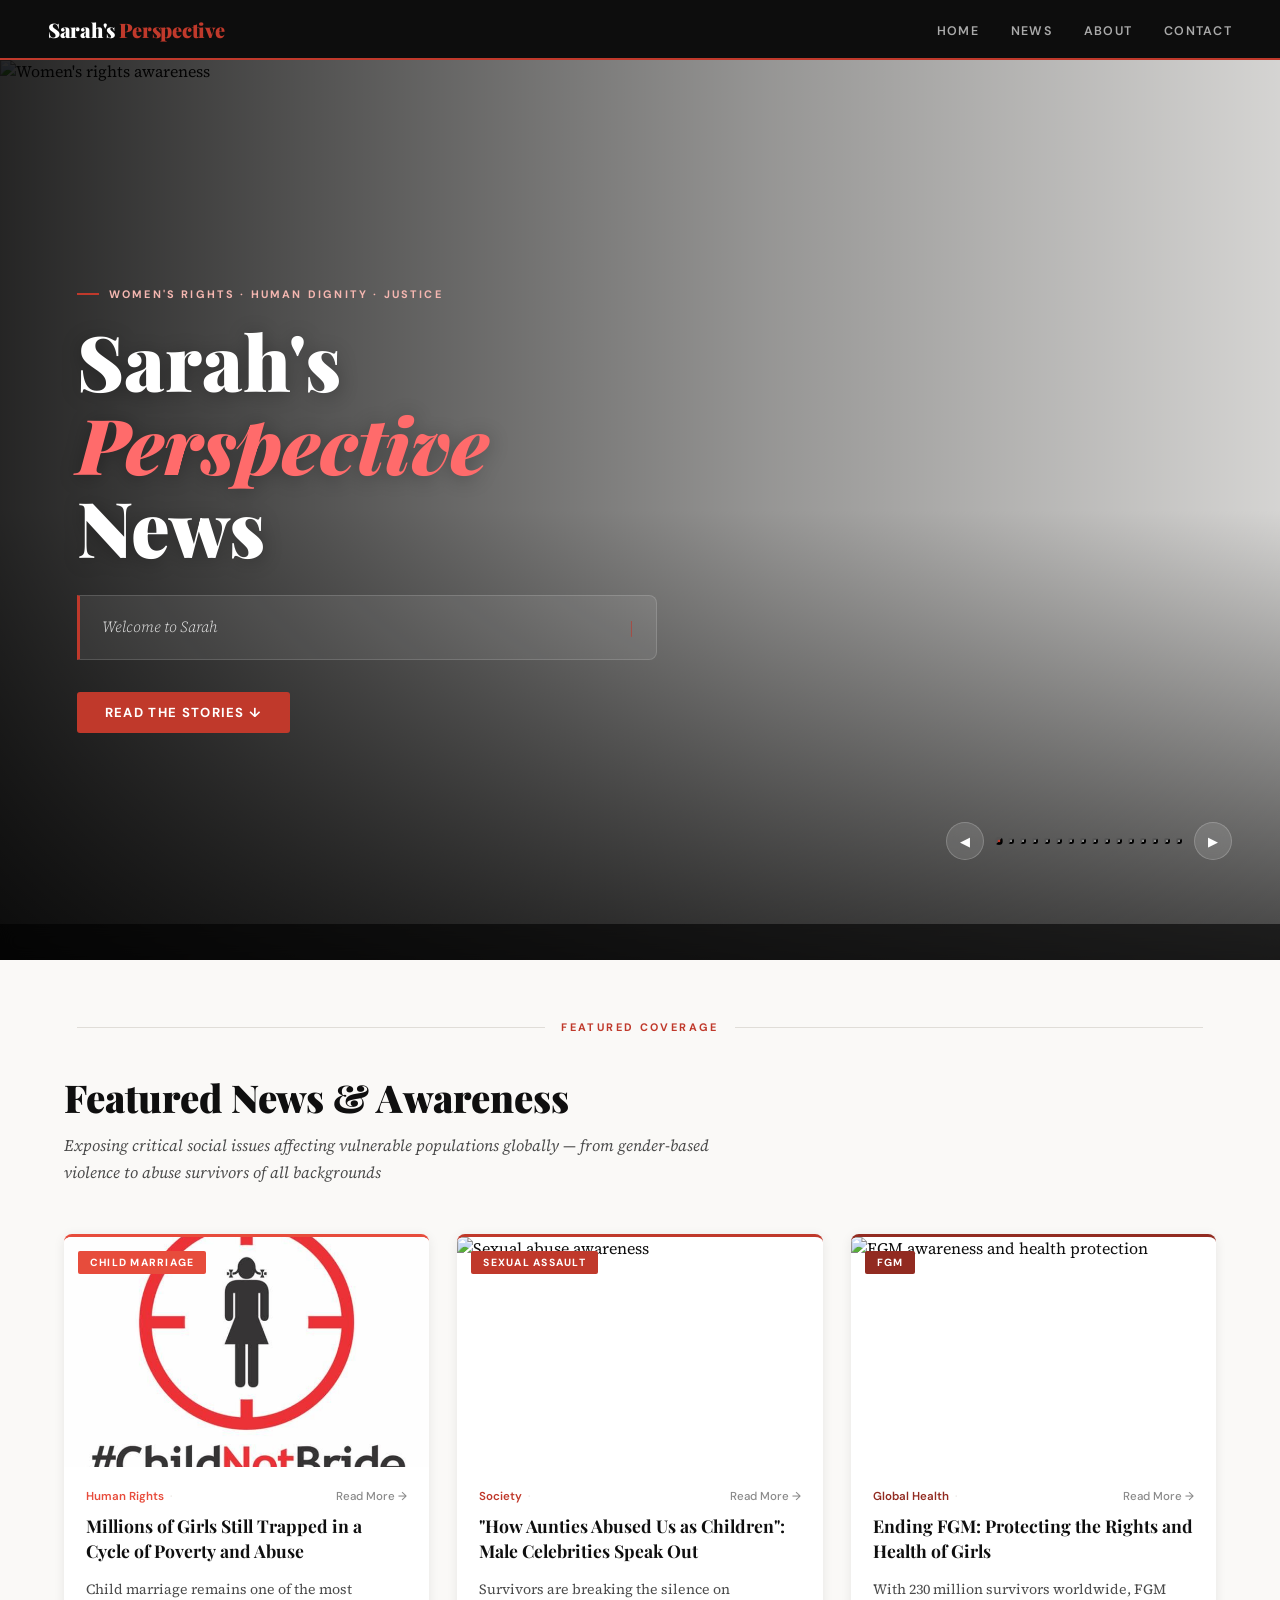
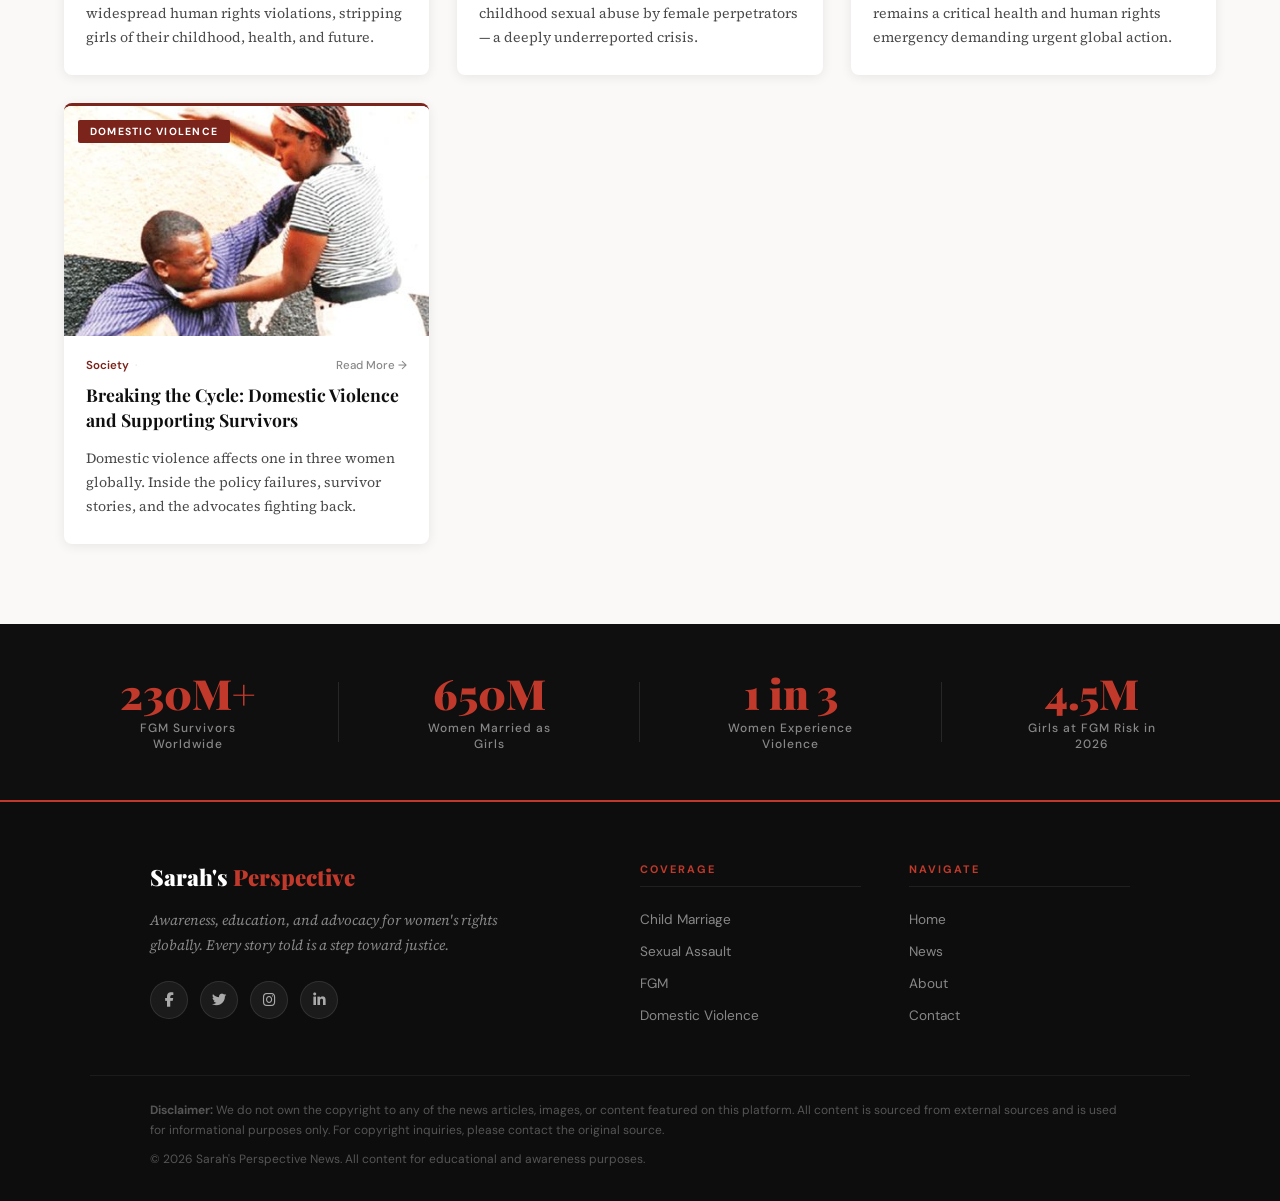
==== commit 8f3b2b5f: "initial commit" ====
--- a/index.html
+++ b/index.html
@@ -1,16 +1,21 @@
 <!DOCTYPE html>
 <html lang="en">
+
 <head>
   <meta charset="UTF-8">
   <meta name="viewport" content="width=device-width, initial-scale=1.0">
-  <meta name="description" content="Sarah's Perspective News — Awareness and education on child marriage, domestic violence, FGM, and sexual assault.">
+  <meta name="description"
+    content="Sarah's Perspective News — Awareness and education on child marriage, domestic violence, FGM, and sexual assault.">
   <meta name="keywords" content="women rights, child marriage, domestic violence, FGM, sexual assault, awareness">
   <title>Sarah's Perspective News — Women's Rights Awareness</title>
   <link rel="stylesheet" href="https://cdnjs.cloudflare.com/ajax/libs/font-awesome/6.4.0/css/all.min.css">
   <link rel="preconnect" href="https://fonts.googleapis.com">
-  <link href="https://fonts.googleapis.com/css2?family=Playfair+Display:ital,wght@0,400;0,700;0,900;1,400&family=Source+Serif+4:ital,opsz,wght@0,8..60,300;0,8..60,400;1,8..60,300&family=DM+Sans:wght@300;400;500;600;700&display=swap" rel="stylesheet">
+  <link
+    href="https://fonts.googleapis.com/css2?family=Playfair+Display:ital,wght@0,400;0,700;0,900;1,400&family=Source+Serif+4:ital,opsz,wght@0,8..60,300;0,8..60,400;1,8..60,300&family=DM+Sans:wght@300;400;500;600;700&display=swap"
+    rel="stylesheet">
   <link rel="stylesheet" href="perspective.css">
 </head>
+
 <body>
 
   <!-- ─── TOPBAR ─── -->
@@ -34,18 +39,27 @@
 
     <!-- Slider images -->
     <div class="slider" aria-label="Hero image slideshow">
-      <img class="slide active" src="https://i.pinimg.com/736x/42/38/c1/4238c1ef5fb7fceffb9b752370544f53.jpg" alt="Women's rights awareness">
-      <img class="slide" src="https://i.pinimg.com/736x/09/13/1a/09131a5873d36a86619abb25cfa17c5d.jpg" alt="Child marriage awareness">
-      <img class="slide" src="https://i.pinimg.com/736x/fe/1c/e5/fe1ce5d6e601d7057314b71a85388255.jpg" alt="Gender-based violence">
-      <img class="slide" src="https://i.pinimg.com/1200x/e7/d3/a1/e7d3a18c5e4fa61eb30a5c3f0213d0af.jpg" alt="Women empowerment">
-      <img class="slide" src="https://i.pinimg.com/736x/4b/40/bd/4b40bdff8add2942274813d5bf472eab.jpg" alt="Women rights protest">
-      <img class="slide" src="https://i.pinimg.com/736x/e7/c7/c1/e7c7c1eecba4825695e810009a6829b8.jpg" alt="Sexual violence awareness">
-      <img class="slide" src="https://i.pinimg.com/1200x/15/df/66/15df66459c945fc18234b72001040762.jpg" alt="Human rights">
-      <img class="slide" src="https://i.pinimg.com/736x/c6/16/65/c61665066a32d781f9d32e346a4c9e54.jpg" alt="Women's stories">
+      <img class="slide active" src="https://i.pinimg.com/736x/42/38/c1/4238c1ef5fb7fceffb9b752370544f53.jpg"
+        alt="Women's rights awareness">
+      <img class="slide" src="https://i.pinimg.com/736x/09/13/1a/09131a5873d36a86619abb25cfa17c5d.jpg"
+        alt="Child marriage awareness">
+      <img class="slide" src="https://i.pinimg.com/736x/fe/1c/e5/fe1ce5d6e601d7057314b71a85388255.jpg"
+        alt="Gender-based violence">
+      <img class="slide" src="https://i.pinimg.com/1200x/e7/d3/a1/e7d3a18c5e4fa61eb30a5c3f0213d0af.jpg"
+        alt="Women empowerment">
+      <img class="slide" src="https://i.pinimg.com/736x/4b/40/bd/4b40bdff8add2942274813d5bf472eab.jpg"
+        alt="Women rights protest">
+      <img class="slide" src="https://i.pinimg.com/736x/e7/c7/c1/e7c7c1eecba4825695e810009a6829b8.jpg"
+        alt="Sexual violence awareness">
+      <img class="slide" src="https://i.pinimg.com/1200x/15/df/66/15df66459c945fc18234b72001040762.jpg"
+        alt="Human rights">
+      <img class="slide" src="https://i.pinimg.com/736x/c6/16/65/c61665066a32d781f9d32e346a4c9e54.jpg"
+        alt="Women's stories">
       <img class="slide" src="https://i.pinimg.com/1200x/3b/44/a9/3b44a9034e924dcb84620a65ac7ce496.jpg" alt="Advocacy">
       <img class="slide" src="https://i.pinimg.com/736x/d9/5a/a4/d95aa4efb6dd393a9633e4a26fe66f65.jpg" alt="Survivors">
       <img class="slide" src="https://i.pinimg.com/736x/cd/fc/1b/cdfc1b7d411fd25b2530aa6e7759be85.jpg" alt="Justice">
-      <img class="slide" src="https://i.pinimg.com/736x/8b/d5/c5/8bd5c51c60dc9aaac60256c1d578b1c1.jpg" alt="Awareness campaign">
+      <img class="slide" src="https://i.pinimg.com/736x/8b/d5/c5/8bd5c51c60dc9aaac60256c1d578b1c1.jpg"
+        alt="Awareness campaign">
       <img class="slide" src="https://i.pinimg.com/1200x/d2/0c/bc/d20cbc9e230d1cbe8a02ba820cc799cd.jpg" alt="Education">
       <img class="slide" src="https://i.pinimg.com/736x/02/a2/ef/02a2ef9d9531622a5013018a109ebb56.jpg" alt="Change">
       <img class="slide" src="https://i.pinimg.com/1200x/30/c3/b6/30c3b69fbcfe94e69ab13332c3a28ffd.jpg" alt="Hope">
@@ -93,7 +107,8 @@
   <main id="news">
     <div class="news-header">
       <h2>Featured News &amp; Awareness</h2>
-      <p>Exposing critical social issues affecting vulnerable populations globally — from gender-based violence to abuse survivors of all backgrounds</p>
+      <p>Exposing critical social issues affecting vulnerable populations globally — from gender-based violence to abuse
+        survivors of all backgrounds</p>
     </div>
 
     <div class="news-grid">
@@ -114,7 +129,8 @@
             Millions of Girls Still Trapped in a Cycle of Poverty and Abuse
           </h3>
           <p class="card-excerpt">
-            Child marriage remains one of the most widespread human rights violations, stripping girls of their childhood, health, and future.
+            Child marriage remains one of the most widespread human rights violations, stripping girls of their
+            childhood, health, and future.
           </p>
         </div>
       </a>
@@ -122,7 +138,8 @@
       <!-- Card 2: Sexual Assault -->
       <a href="https://sexual-assault-pearl.vercel.app/" class="news-card" style="--card-accent:#c0392b;">
         <div class="card-image-wrap">
-          <img src="https://encrypted-tbn0.gstatic.com/images?q=tbn:ANd9GcRZ0OsxAp7-6gF0TsbXDpuLQ0JhEI_Jb489aQ&s" alt="Sexual abuse awareness" loading="lazy">
+          <img src="https://encrypted-tbn0.gstatic.com/images?q=tbn:ANd9GcRZ0OsxAp7-6gF0TsbXDpuLQ0JhEI_Jb489aQ&s"
+            alt="Sexual abuse awareness" loading="lazy">
           <span class="card-tag">Sexual Assault</span>
         </div>
         <div class="card-body">
@@ -135,15 +152,17 @@
             "How Aunties Abused Us as Children": Male Celebrities Speak Out
           </h3>
           <p class="card-excerpt">
-            Survivors are breaking the silence on childhood sexual abuse by female perpetrators — a deeply underreported crisis.
+            Survivors are breaking the silence on childhood sexual abuse by female perpetrators — a deeply underreported
+            crisis.
           </p>
         </div>
       </a>
 
       <!-- Card 3: FGM -->
-      <a href="" class="news-card" style="--card-accent:#922b21;">
-        <div class="card-image-wrap">
-          <img src="https://res.cloudinary.com/doqevvxhi/image/upload/f_auto,q_auto/fgmhead2_zkhwzl" alt="FGM awareness and health protection" loading="lazy">
+      <a href="https://fem-omega.vercel.app/" class="news-card" style="--card-accent:#922b21;">
+        <div class="card-image-wrap">
+          <img src="https://res.cloudinary.com/doqevvxhi/image/upload/f_auto,q_auto/fgmhead2_zkhwzl"
+            alt="FGM awareness and health protection" loading="lazy">
           <span class="card-tag">FGM</span>
         </div>
         <div class="card-body">
@@ -156,7 +175,8 @@
             Ending FGM: Protecting the Rights and Health of Girls
           </h3>
           <p class="card-excerpt">
-            With 230 million survivors worldwide, FGM remains a critical health and human rights emergency demanding urgent global action.
+            With 230 million survivors worldwide, FGM remains a critical health and human rights emergency demanding
+            urgent global action.
           </p>
         </div>
       </a>
@@ -177,7 +197,8 @@
             Breaking the Cycle: Domestic Violence and Supporting Survivors
           </h3>
           <p class="card-excerpt">
-            Domestic violence affects one in three women globally. Inside the policy failures, survivor stories, and the advocates fighting back.
+            Domestic violence affects one in three women globally. Inside the policy failures, survivor stories, and the
+            advocates fighting back.
           </p>
         </div>
       </a>
@@ -253,13 +274,16 @@
     <div class="footer-disclaimer">
       <p>
         <strong>Disclaimer:</strong> We do not own the copyright to any of the news articles, images, or content
-        featured on this platform. All content is sourced from external sources and is used for informational purposes only.
+        featured on this platform. All content is sourced from external sources and is used for informational purposes
+        only.
         For copyright inquiries, please contact the original source.
       </p>
-      <p class="footer-copy">&copy; 2026 Sarah's Perspective News. All content for educational and awareness purposes.</p>
+      <p class="footer-copy">&copy; 2026 Sarah's Perspective News. All content for educational and awareness purposes.
+      </p>
     </div>
   </footer>
 
   <script src="perspective.js"></script>
 </body>
-</html>
+
+</html>
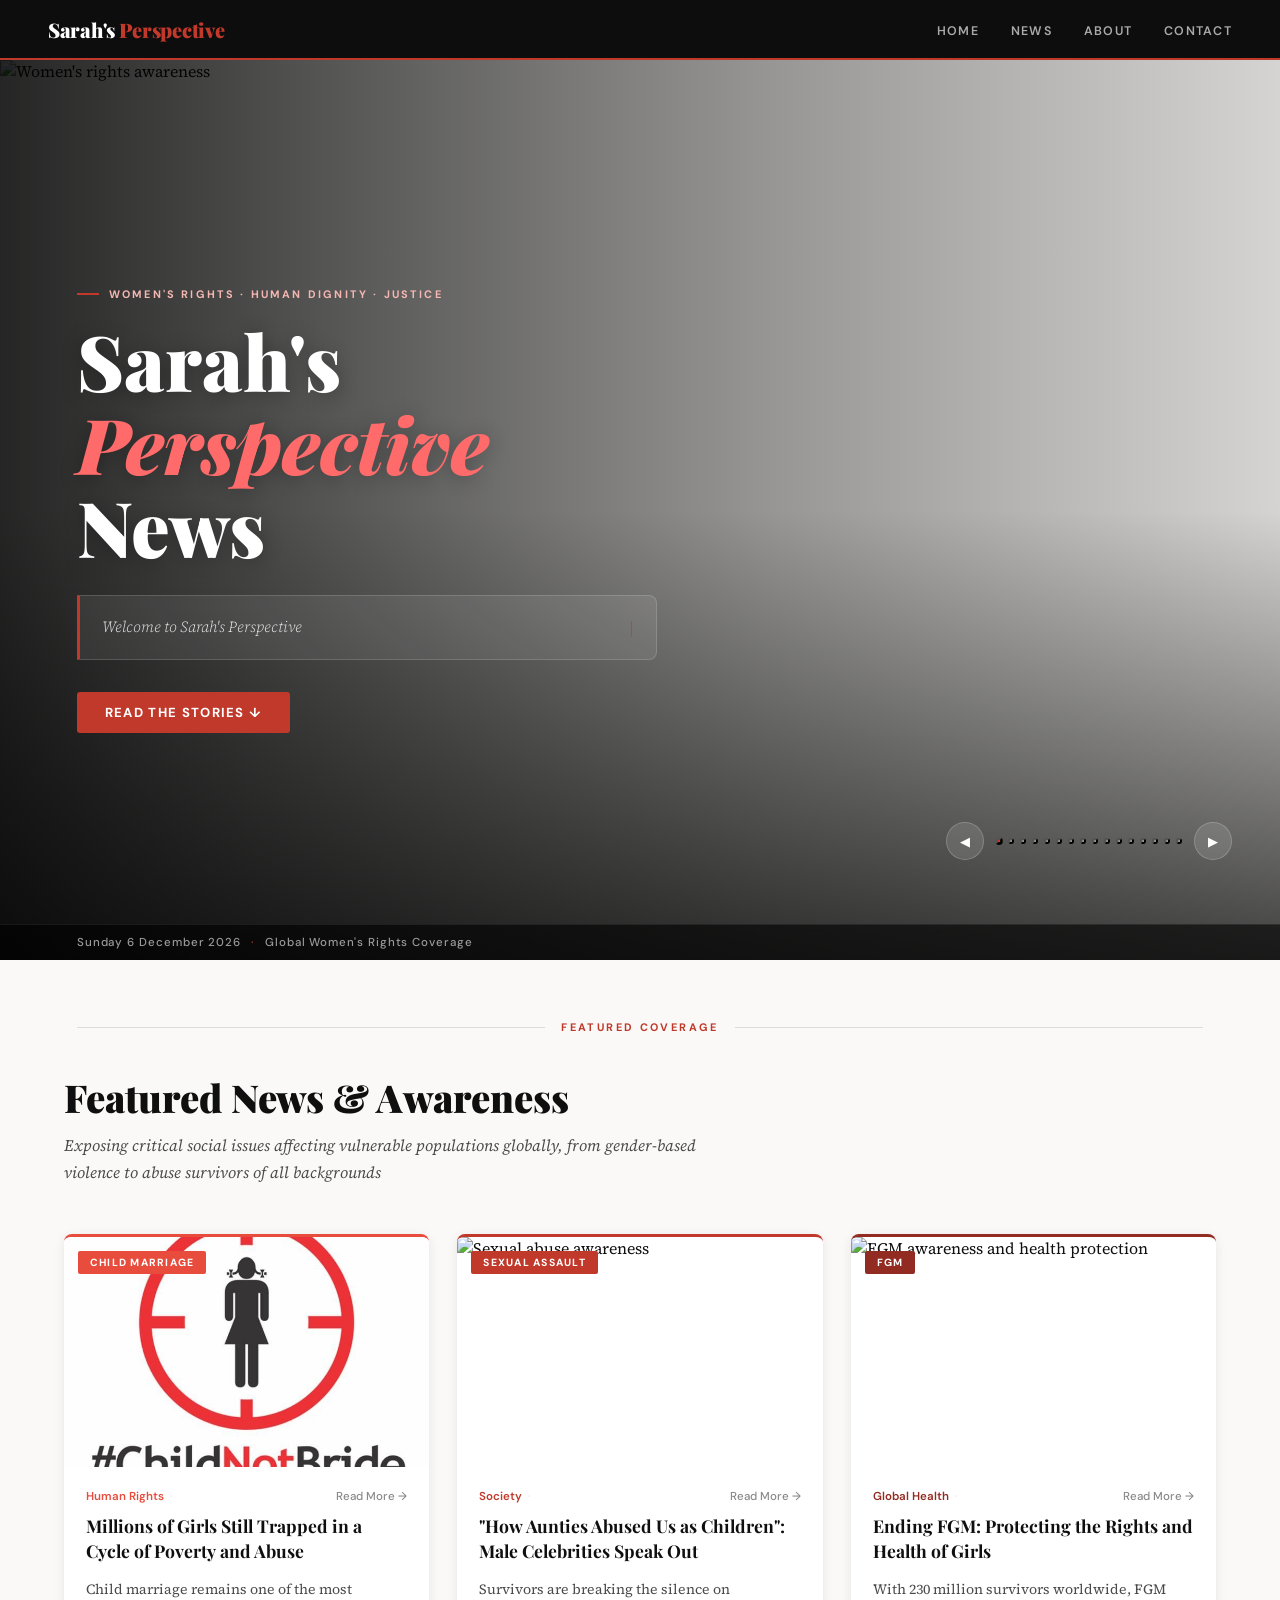
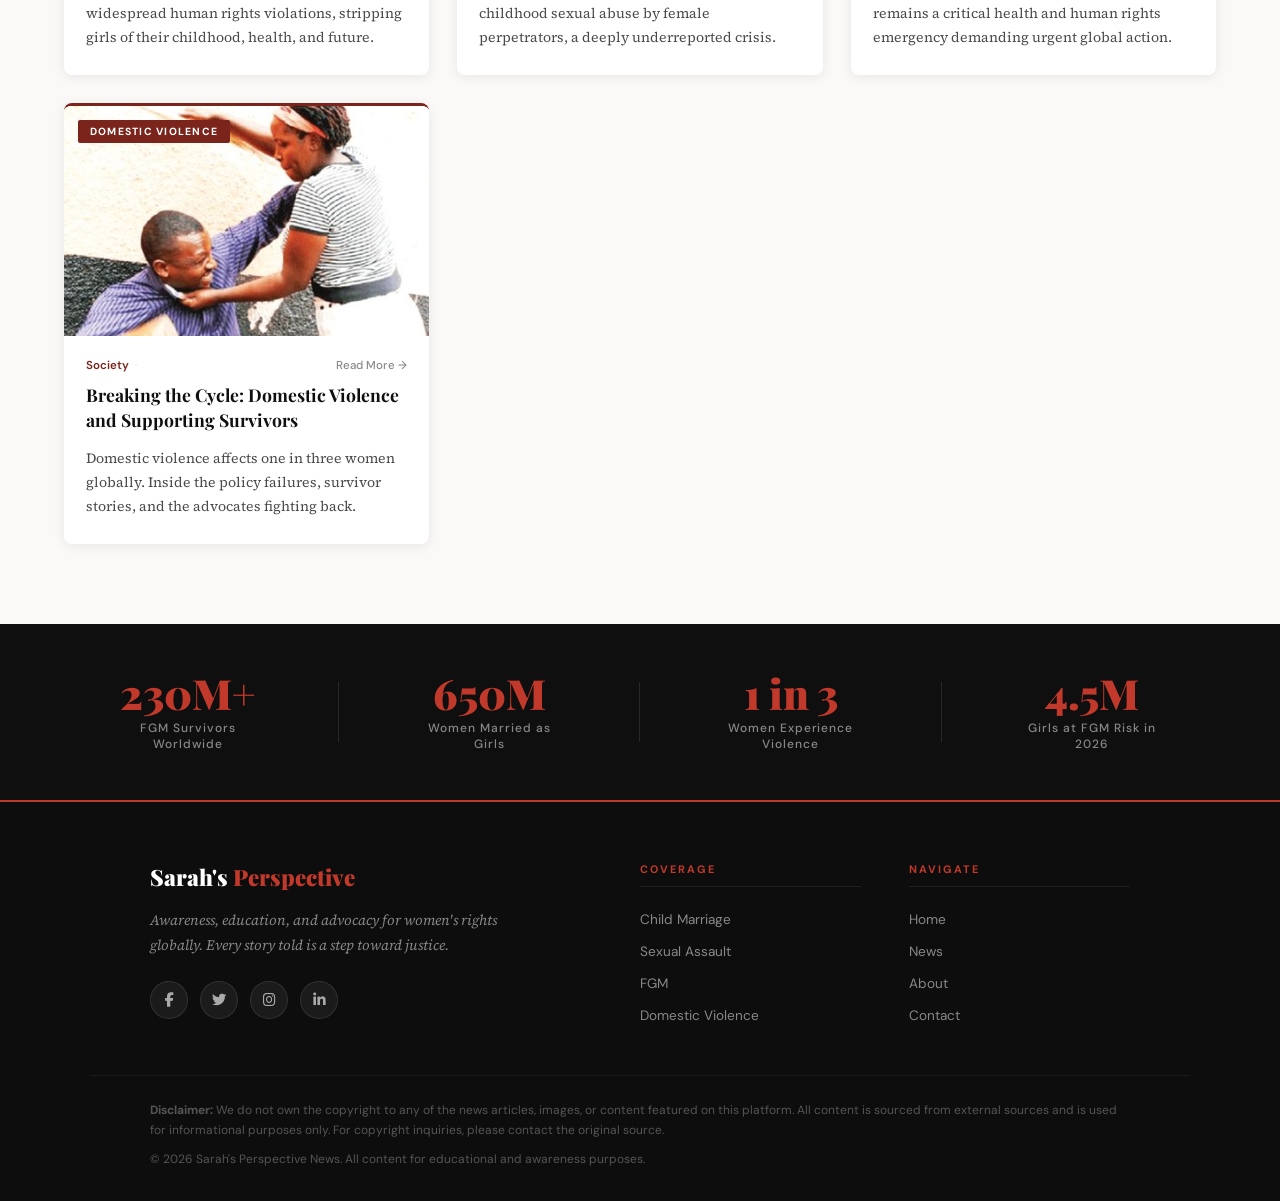
==== commit 61a2a121: "Update title and improve text clarity in index.html" ====
--- a/index.html
+++ b/index.html
@@ -7,7 +7,7 @@
   <meta name="description"
     content="Sarah's Perspective News — Awareness and education on child marriage, domestic violence, FGM, and sexual assault.">
   <meta name="keywords" content="women rights, child marriage, domestic violence, FGM, sexual assault, awareness">
-  <title>Sarah's Perspective News — Women's Rights Awareness</title>
+  <title>Sarah's Perspective News, Women's Rights Awareness</title>
   <link rel="stylesheet" href="https://cdnjs.cloudflare.com/ajax/libs/font-awesome/6.4.0/css/all.min.css">
   <link rel="preconnect" href="https://fonts.googleapis.com">
   <link
@@ -107,7 +107,7 @@
   <main id="news">
     <div class="news-header">
       <h2>Featured News &amp; Awareness</h2>
-      <p>Exposing critical social issues affecting vulnerable populations globally — from gender-based violence to abuse
+      <p>Exposing critical social issues affecting vulnerable populations globally, from gender-based violence to abuse
         survivors of all backgrounds</p>
     </div>
 
@@ -152,7 +152,7 @@
             "How Aunties Abused Us as Children": Male Celebrities Speak Out
           </h3>
           <p class="card-excerpt">
-            Survivors are breaking the silence on childhood sexual abuse by female perpetrators — a deeply underreported
+            Survivors are breaking the silence on childhood sexual abuse by female perpetrators, a deeply underreported
             crisis.
           </p>
         </div>
@@ -286,4 +286,4 @@
   <script src="perspective.js"></script>
 </body>
 
-</html>+</html>
